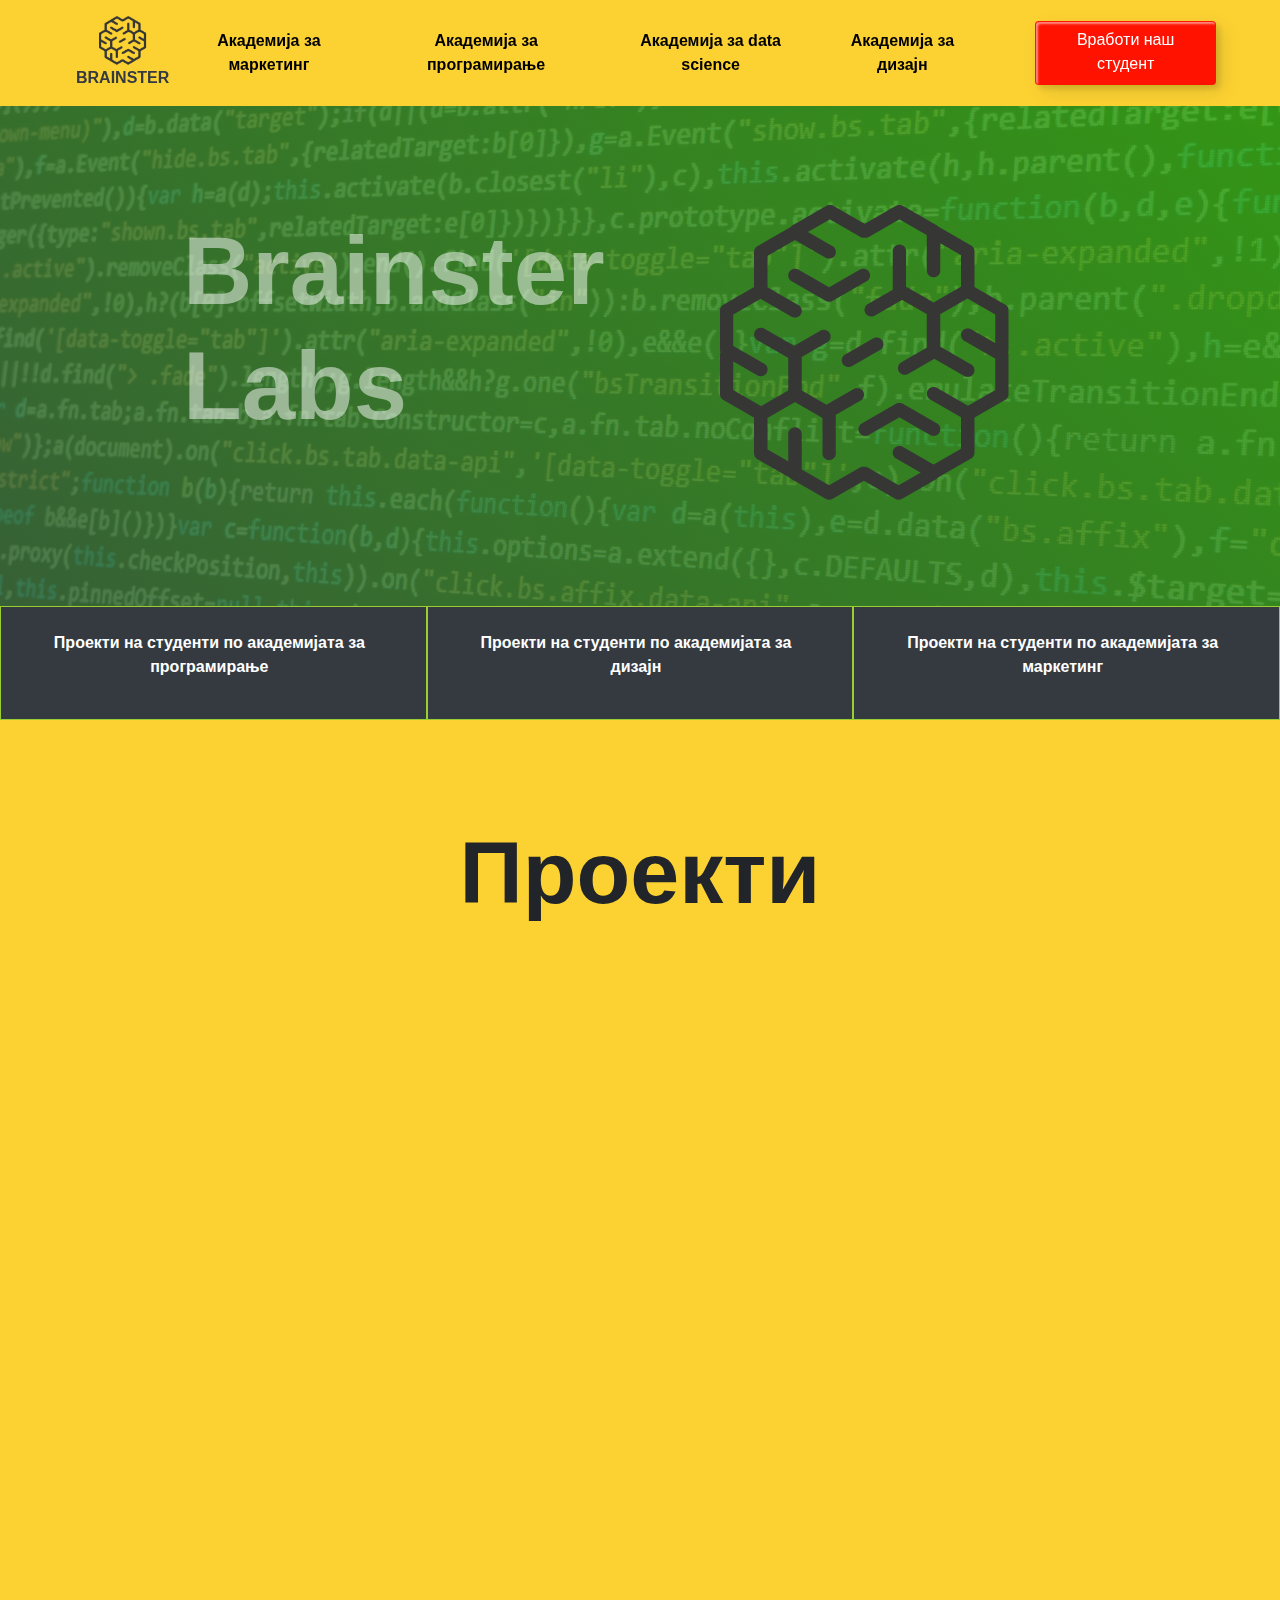
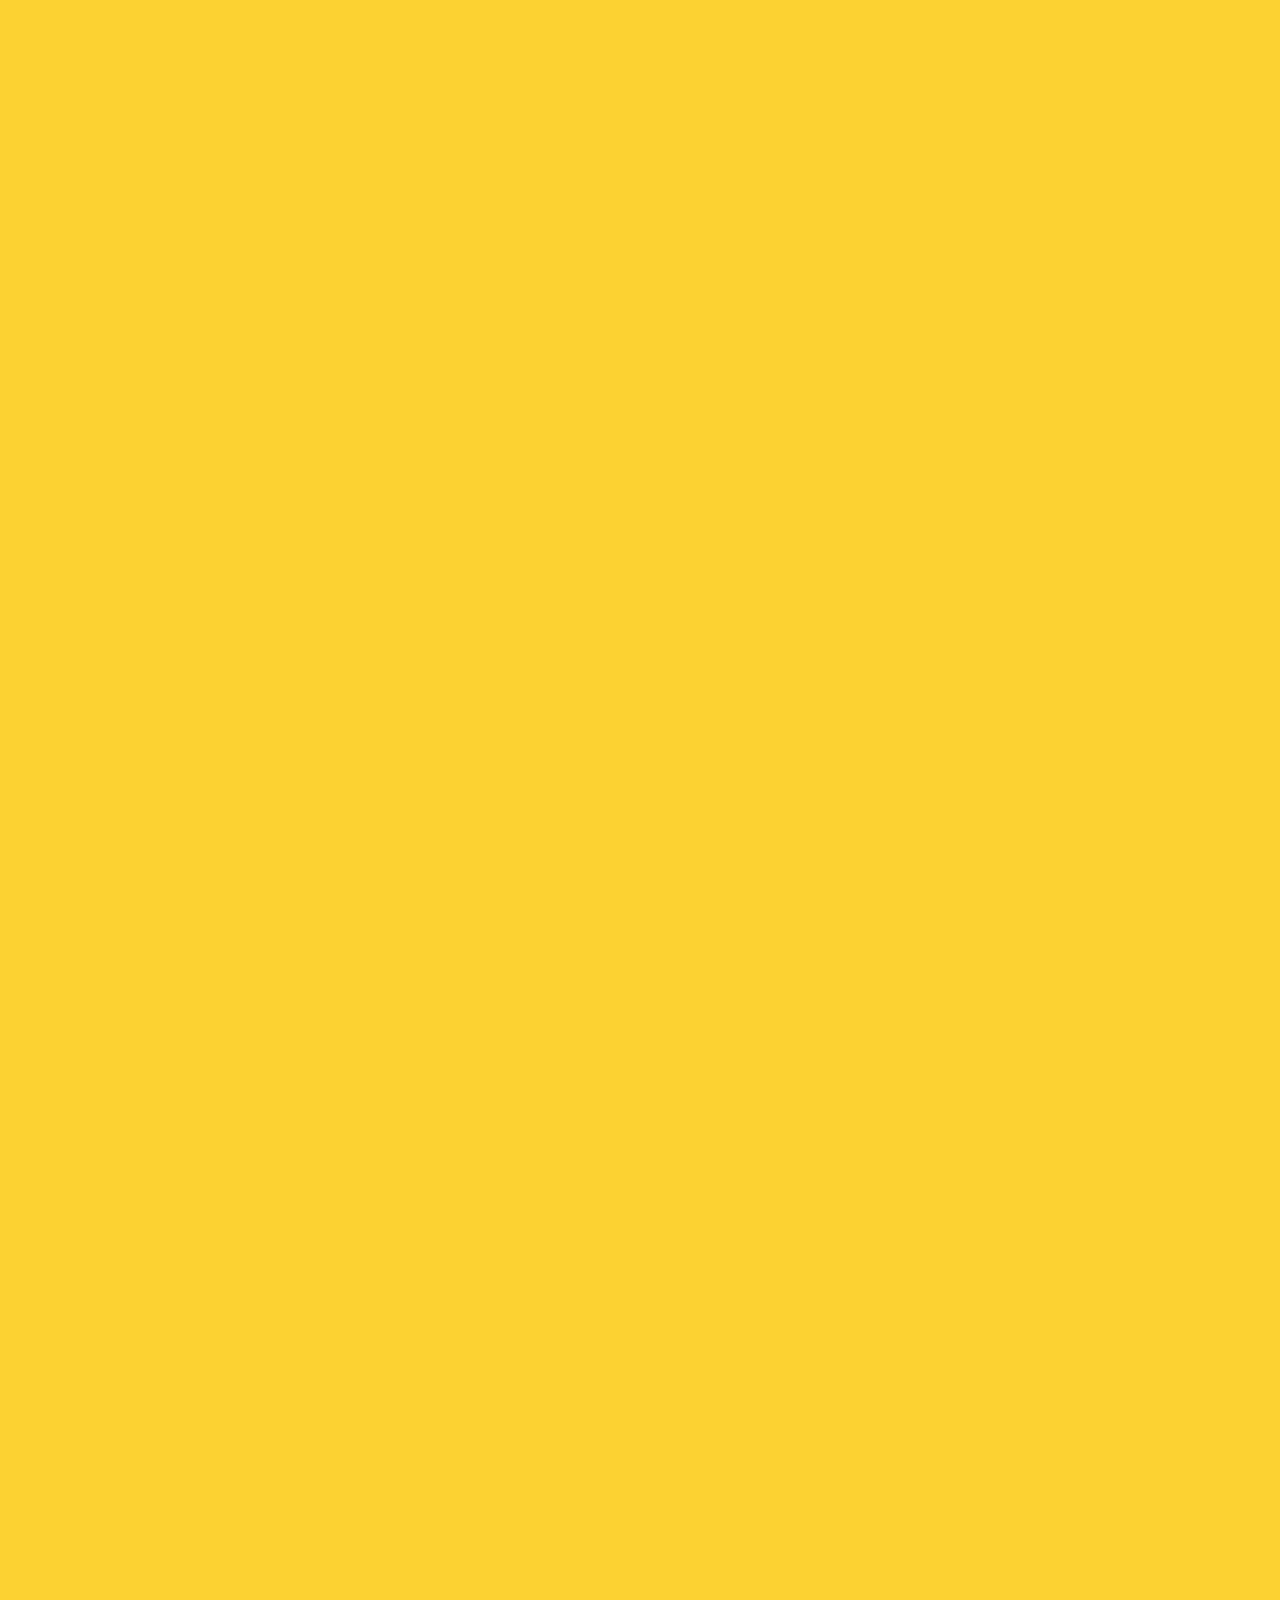
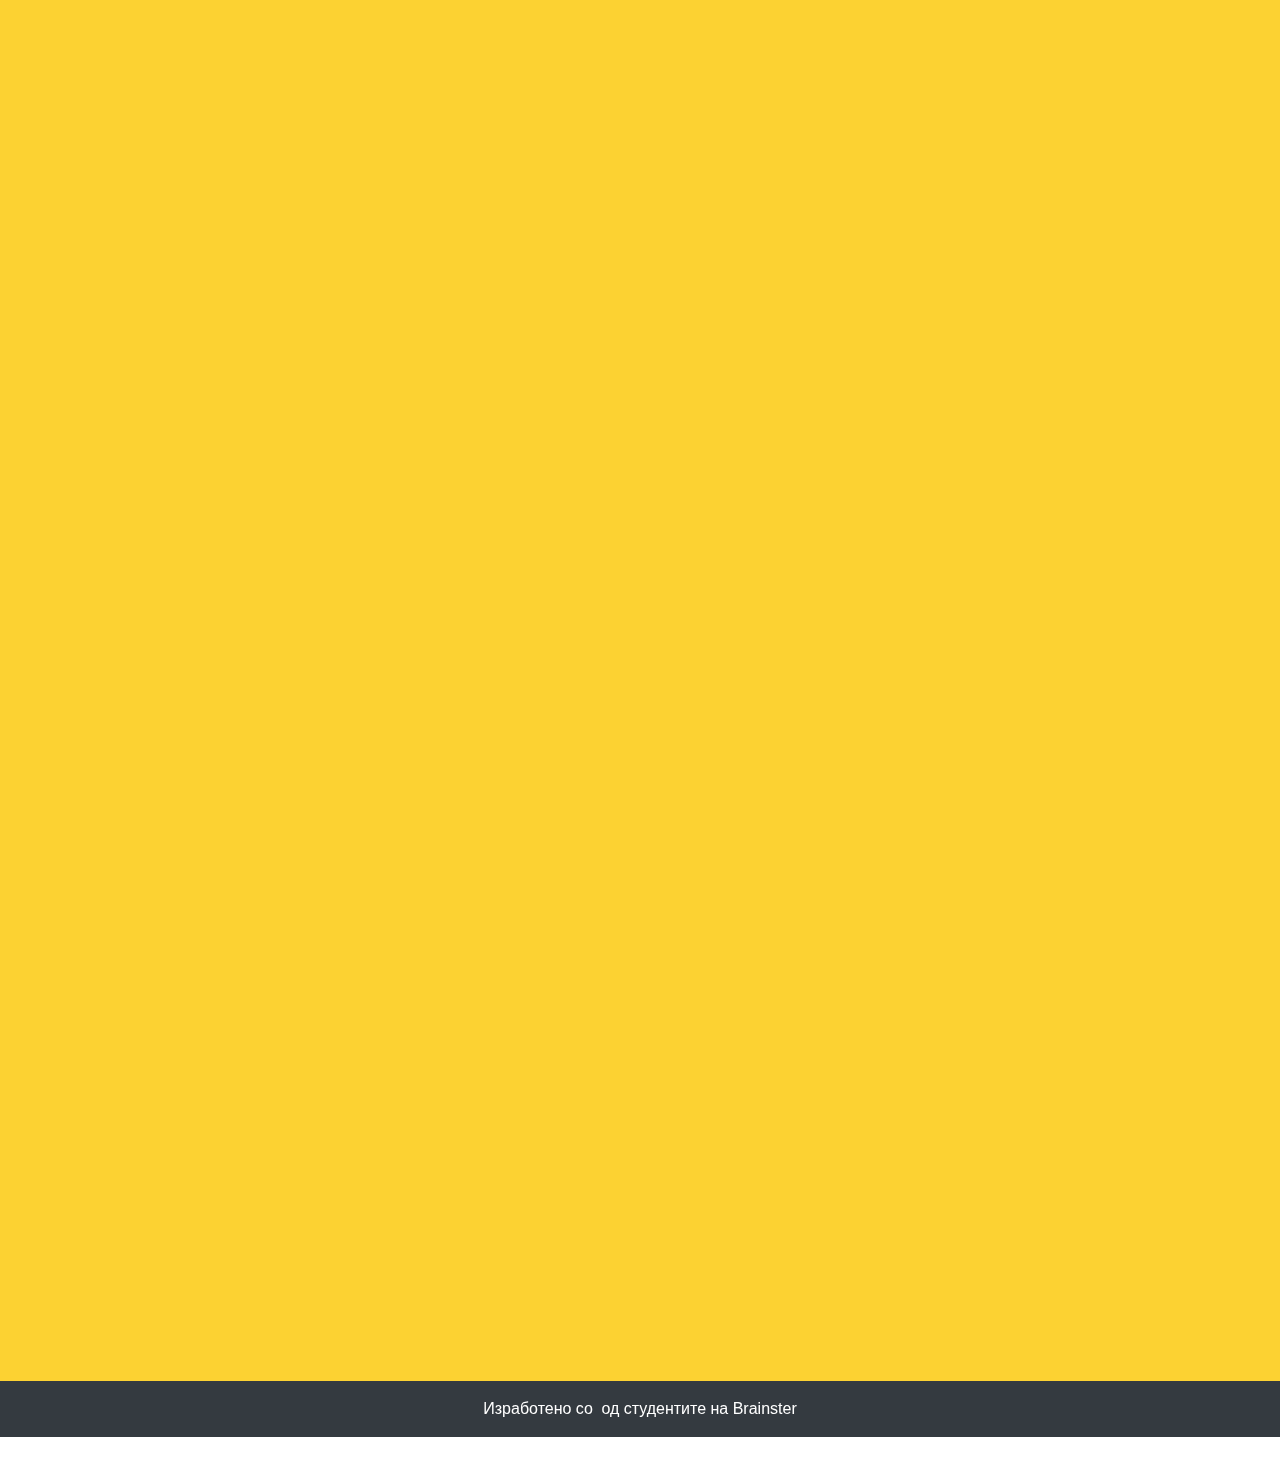
==== Project-01/index.html @ b95afe37 "adding all the project" ====
<!DOCTYPE html>
<html lang="en">
  <head>
    <meta charset="UTF-8" />
    <meta http-equiv="X-UA-Compatible" content="IE=edge" />
    <meta name="viewport" content="width=device-width, initial-scale=1.0" />
    <title>Brainster Labs</title>

    <!-- title-icon -->
    <link href="./assets/Design/Logo.png" rel="icon" />

    <!-- Vendor CSS Files -->
    <link href="assets/vendor/animate.css/animate.min.css" rel="stylesheet" />
    <link href="assets/vendor/aos/aos.css" rel="stylesheet" />
    <!-- <link
     

    <!-- boostrap CSS -->
    <link rel="stylesheet" href="./assets/css/bootstrap.min.css" />

    <!-- local CSS -->
    <link rel="stylesheet" href="./assets/css/style.css" />

    <!-- font-awesome -->
    <link
      rel="stylesheet"
      href="https://cdnjs.cloudflare.com/ajax/libs/font-awesome/6.1.1/css/all.min.css"
      integrity="sha512-KfkfwYDsLkIlwQp6LFnl8zNdLGxu9YAA1QvwINks4PhcElQSvqcyVLLD9aMhXd13uQjoXtEKNosOWaZqXgel0g=="
      crossorigin="anonymous"
      referrerpolicy="no-referrer"
    />
  </head>
  <body>
    <!-- navbar menu -->

    <header id="header" class="bg-yellow sticky-top nav-fixed py-lg-2">
      <nav
        class="navbar navbar-expand-lg navbar-light d-flex align-items-center"
      >
        <a
          class="navbar-logo text-center text-decoration-none"
          href="./index.html"
          ><img src="./assets/Design/Logo.png" alt="" class="logo" />
          <div class="logo-brand text-dark text-uppercase font-weight-bold">
            Brainster
          </div>
        </a>

        <button
          class="navbar-toggler"
          type="button"
          data-toggle="collapse"
          data-target="#navbarSupportedContent"
          aria-controls="navbarSupportedContent"
          aria-expanded="false"
          aria-label="Toggle navigation"
        >
          <!-- <span class="navbar-toggler-icon"></span> -->
          <div class="hamburger hamburger-steps">
            <div class="hamburger-line"></div>
            <div class="hamburger-line"></div>
            <div class="hamburger-line"></div>
          </div>
        </button>

        <div
          class="collapse navbar-collapse nav-fullscreen"
          id="navbarSupportedContent"
        >
          <ul class="navbar-nav ml-lg-auto nav-fullscreen-items text-md-center">
            <li
              class="nav-item font-weight-bold text-lg-center m-left1 nav-fullscreen-item"
            >
              <a
                class="nav-link text-black"
                href="https://brainster.co/marketing"
                >Академија за маркетинг</a
              >
            </li>
            <li class="nav-item font-weight-bold m-left2 nav-fullscreen-item">
              <a class="nav-link" href="https://brainster.co/front-end/"
                >Академија за програмирање</a
              >
            </li>
            <li class="nav-item font-weight-bold m-left1 nav-fullscreen-item">
              <a class="nav-link" href="https://brainster.co/data-science/"
                >Академија за data science</a
              >
            </li>
            <li class="nav-item font-weight-bold m-left1 nav-fullscreen-item">
              <a class="nav-link" href="https://brainster.co/graphic-design/"
                >Академија за дизајн</a
              >
            </li>

            <a
              href="./student.html"
              class="btn butn text-white my-2 my-sm-0 ml-5 mr-3 ml-md-5 mr-md-5 m-left2"
              >Вработи наш студент</a
            >
          </ul>
        </div>
      </nav>
    </header>

    <!-- hero -->

    <section id="hero" class="d-flex align-items-center">
      <div class="container-fluid" data-aos="fade-up">
        <div class="row justify-content-center">
          <div
            class="col-xl-5 col-lg-6 pt-3 mb-md-5 pt-lg-0 order-2 order-lg-1 d-flex flex-column justify-content-center"
          >
            <h1 class="display-1 p-sm-2 font-weight-bold text-white-50">
              Brainster Labs
            </h1>
          </div>
          <div
            class="col-xl-4 col-lg-6 order-1 order-lg-2 hero-img"
            data-aos="zoom-in"
            data-aos-delay="150"
          >
            <img
              src="./assets/Design/Logo.png"
              class="img-fluid animated"
              alt=""
            />
          </div>
        </div>
      </div>
    </section>

    <!-- filters -->

    <div class="container-fluid">
      <div class="row bg-dark">
        <div class="col-md-4 filters text-center p-3">
          <input type="checkbox" id="filter-program" class="checkbox" />
          <label for="filter-program" class="text-white d-block h-100">
            <div class="d-flex px-4 pt-2">
              <p class="font-weight-bold">
                Проекти на студенти по академијата за програмирање
              </p>
              <i class="fas fa-check-circle fa-2x pl-2" id="html-show"></i>
            </div>
          </label>
        </div>
        <div class="col-md-4 filters text-center p-3">
          <input type="checkbox" id="filter-design" class="checkbox" />
          <label for="filter-design" class="text-white">
            <div class="d-flex px-4 pt-2">
              <p class="font-weight-bold">
                Проекти на студенти по академијата за дизајн
              </p>
              <i class="fas fa-check-circle fa-2x pl-2" id="html-show"></i>
            </div>
          </label>
        </div>
        <div class="col-md-4 filters text-center p-3">
          <input type="checkbox" id="filter-marketing" class="checkbox" />
          <label for="filter-marketing" class="text-white">
            <div class="d-flex px-4 pt-2">
              <p class="font-weight-bold">
                Проекти на студенти по академијата за маркетинг
              </p>
              <i class="fas fa-check-circle fa-2x pl-2" id="html-show"></i>
            </div>
          </label>
        </div>
      </div>
    </div>

    <!-- cards-->

    <section id="gallery" class="gallery contact bg-yellow">
      <div class="container" data-aos="fade-up">
        <div class="section-title">
          <h2 class="display-2 font-weight-bold text-center">Проекти</h2>
        </div>
      </div>

      <div class="container">
        <div class="row g-0 list">
          <div
            class="col-sm-6 col-lg-4 gallery gallery-item list-element"
            data-aos="fade-up"
            data-aos-delay="100"
          >
            <div class="card mb-3 design border-round">
              <img
                src="./assets/Design/dizajn1.jpg"
                alt="..."
                class="img-fluid rounded1"
              />

              <div class="card-body">
                <p class="small dep font-weight-bold text-center">
                  Академија за дизајн
                </p>
                <h5 class="card-title font-weight-bold">
                  Името на проектот стои овде во две линии
                </h5>
                <p class="card-text">
                  Краток опис во кој студентите ќе можат да опишат за што се
                  работи во проектот.
                </p>
                <p class="card-text font-weight-bold">Јуни-Јули 2022</p>
                <a href="#" class="btn butn text-white">Дознај повеќе</a>
              </div>
            </div>
          </div>
          <div
            class="col-md-6 col-lg-4 gallery gallery-item mb-3 list-element"
            data-aos="fade-up"
            data-aos-delay="100"
          >
            <div class="card design border-round">
              <img
                src="./assets/Design/dizajn2.jpg"
                class="img-fluid rounded1"
                alt="..."
              />
              <div class="card-body">
                <p class="small dep font-weight-bold text-center">
                  Академија за дизајн
                </p>
                <h5 class="card-title font-weight-bold">
                  Името на проектот стои овде во две линии
                </h5>
                <p class="card-text">
                  Краток опис во кој студентите ќе можат да опишат за што се
                  работи во проектот.
                </p>
                <p class="card-text font-weight-bold">Јуни-Јули 2022</p>
                <a href="#" class="btn butn text-white">Дознај повеќе</a>
              </div>
            </div>
          </div>
          <div
            class="col-sm-6 col-lg-4 gallery gallery-item mb-3 list-element"
            data-aos="fade-up"
            data-aos-delay="100"
          >
            <div class="card design border-round">
              <img
                src="./assets/Design/dizajn3.jpg"
                class="img-fluid rounded1"
                alt="..."
              />
              <div class="card-body">
                <p class="small dep font-weight-bold text-center">
                  Академија за дизајн
                </p>
                <h5 class="card-title font-weight-bold">
                  Името на проектот стои овде во две линии
                </h5>
                <p class="card-text">
                  Краток опис во кој студентите ќе можат да опишат за што се
                  работи во проектот.
                </p>
                <p class="card-text font-weight-bold">Јуни-Јули 2022</p>
                <a href="#" class="btn butn text-white">Дознај повеќе</a>
              </div>
            </div>
          </div>

          <div
            class="col-md-6 col-lg-4 gallery gallery-item list-element"
            data-aos="fade-up"
            data-aos-delay="100"
          >
            <div class="card design border-round mb-3">
              <img
                src="./assets/Design/dizajn4.jpg"
                class="img-fluid rounded1"
                alt="..."
              />
              <div class="card-body">
                <p class="small dep font-weight-bold text-center">
                  Академија за дизајн
                </p>
                <h5 class="card-title font-weight-bold">
                  Името на проектот стои овде во две линии
                </h5>
                <p class="card-text">
                  Краток опис во кој студентите ќе можат да опишат за што се
                  работи во проектот.
                </p>
                <p class="card-text font-weight-bold">Јуни-Јули 2022</p>
                <a href="#" class="btn butn text-white">Дознај повеќе</a>
              </div>
            </div>
          </div>

          <div
            class="col-md-6 col-lg-4 gallery gallery-item list-element"
            data-aos="fade-up"
            data-aos-delay="100"
          >
            <div class="card program mb-3 border-round">
              <img
                src="./assets/Design/program3.jpg"
                class="img-fluid rounded1"
                alt="..."
              />
              <div class="card-body">
                <p class="small dep font-weight-bold text-center">
                  Академија за програмирање
                </p>
                <h5 class="card-title font-weight-bold">
                  Името на проектот стои овде во две линии
                </h5>
                <p class="card-text">
                  Краток опис во кој студентите ќе можат да опишат за што се
                  работи во проектот.
                </p>
                <p class="card-text font-weight-bold">Јуни-Јули 2022</p>
                <a href="#" class="btn butn text-white">Дознај повеќе</a>
              </div>
            </div>
          </div>
          <div
            class="col-md-6 col-lg-4 gallery gallery-item mb-3 list-element"
            data-aos="fade-up"
            data-aos-delay="100"
          >
            <div class="card program border-round">
              <img
                src="./assets/Design/program4.jpg"
                class="img-fluid rounded1"
                alt="..."
              />
              <div class="card-body">
                <p class="small dep font-weight-bold text-center">
                  Академија за програмирање
                </p>
                <h5 class="card-title font-weight-bold">
                  Името на проектот стои овде во две линии
                </h5>
                <p class="card-text">
                  Краток опис во кој студентите ќе можат да опишат за што се
                  работи во проектот.
                </p>
                <p class="card-text font-weight-bold">Јуни-Јули 2022</p>
                <a href="#" class="btn butn text-white">Дознај повеќе</a>
              </div>
            </div>
          </div>
          <div
            class="col-md-6 col-lg-4 gallery gallery-item mb-3 list-element"
            data-aos="fade-up"
            data-aos-delay="100"
          >
            <div class="card program border-round">
              <img
                src="./assets/Design/program5.jpg"
                class="img-fluid rounded1"
                alt="..."
              />
              <div class="card-body">
                <p class="small dep font-weight-bold text-center">
                  Академија за програмирање
                </p>
                <h5 class="card-title font-weight-bold">
                  Името на проектот стои овде во две линии
                </h5>
                <p class="card-text">
                  Краток опис во кој студентите ќе можат да опишат за што се
                  работи во проектот.
                </p>
                <p class="card-text font-weight-bold">Јуни-Јули 2022</p>
                <a href="#" class="btn butn text-white">Дознај повеќе</a>
              </div>
            </div>
          </div>

          <div
            class="col-md-6 col-lg-4 gallery gallery-item list-element"
            data-aos="fade-up"
            data-aos-delay="100"
          >
            <div class="card program mb-3 border-round">
              <img
                src="./assets/Design/program6.jpg"
                class="img-fluid rounded1"
                alt="..."
              />
              <div class="card-body">
                <p class="small dep font-weight-bold text-center">
                  Академија за програмирање
                </p>
                <h5 class="card-title font-weight-bold">
                  Името на проектот стои овде во две линии
                </h5>
                <p class="card-text">
                  Краток опис во кој студентите ќе можат да опишат за што се
                  работи во проектот.
                </p>
                <p class="card-text font-weight-bold">Јуни-Јули 2022</p>
                <a href="#" class="btn butn text-white">Дознај повеќе</a>
              </div>
            </div>
          </div>
          <div
            class="col-md-6 col-lg-4 gallery gallery-item mb-3 mb-md-3 list-element"
            data-aos="fade-up"
            data-aos-delay="100"
          >
            <div class="card program border-round">
              <img
                src="./assets/Design/program7.jpg"
                class="img-fluid rounded1"
                alt="..."
              />
              <div class="card-body">
                <p class="small dep font-weight-bold text-center">
                  Академија за програмирање
                </p>
                <h5 class="card-title font-weight-bold">
                  Името на проектот стои овде во две линии
                </h5>
                <p class="card-text">
                  Краток опис во кој студентите ќе можат да опишат за што се
                  работи во проектот.
                </p>
                <p class="card-text font-weight-bold">Јуни-Јули 2022</p>
                <a href="#" class="btn butn text-white">Дознај повеќе</a>
              </div>
            </div>
          </div>
          <div
            class="col-md-6 col-lg-4 gallery gallery-item mb-3 list-element"
            data-aos="fade-up"
            data-aos-delay="100"
          >
            <div class="card program border-round">
              <img
                src="./assets/Design/program8.jpg"
                class="img-fluid rounded1"
                alt="..."
              />
              <div class="card-body">
                <p class="small dep font-weight-bold text-center">
                  Академија за програмирање
                </p>
                <h5 class="card-title font-weight-bold">
                  Името на проектот стои овде во две линии
                </h5>
                <p class="card-text">
                  Краток опис во кој студентите ќе можат да опишат за што се
                  работи во проектот.
                </p>
                <p class="card-text font-weight-bold">Јуни-Јули 2022</p>
                <a href="#" class="btn butn text-white">Дознај повеќе</a>
              </div>
            </div>
          </div>

          <div
            class="col-md-6 col-lg-4 gallery gallery-item list-element"
            data-aos="fade-up"
            data-aos-delay="100"
          >
            <div class="card program mb-3 border-round">
              <img
                src="./assets/Design/program9.jpg"
                class="img-fluid rounded1"
                alt="..."
              />
              <div class="card-body">
                <p class="small dep font-weight-bold text-center">
                  Академија за програмирање
                </p>
                <h5 class="card-title font-weight-bold">
                  Името на проектот стои овде во две линии
                </h5>
                <p class="card-text">
                  Краток опис во кој студентите ќе можат да опишат за што се
                  работи во проектот.
                </p>
                <p class="card-text font-weight-bold">Јуни-Јули 2022</p>
                <a href="#" class="btn butn text-white">Дознај повеќе</a>
              </div>
            </div>
          </div>
          <div
            class="col-md-6 col-lg-4 gallery gallery-item mb-3 list-element"
            data-aos="fade-up"
            data-aos-delay="100"
          >
            <div class="card program border-round">
              <img
                src="./assets/Design/program10.jpg"
                class="img-fluid rounded1"
                alt="..."
              />
              <div class="card-body">
                <p class="small dep font-weight-bold text-center">
                  Академија за програмирање
                </p>
                <h5 class="card-title font-weight-bold">
                  Името на проектот стои овде во две линии
                </h5>
                <p class="card-text">
                  Краток опис во кој студентите ќе можат да опишат за што се
                  работи во проектот.
                </p>
                <p class="card-text font-weight-bold">Јуни-Јули 2022</p>
                <a href="#" class="btn butn text-white">Дознај повеќе</a>
              </div>
            </div>
          </div>
          <div
            class="col-md-6 col-lg-4 gallery gallery-item mb-3 list-element"
            data-aos="fade-up"
            data-aos-delay="100"
          >
            <div class="card program border-round">
              <img
                src="./assets/Design/marketing1.jpg"
                class="img-fluid rounded1"
                alt="..."
              />
              <div class="card-body">
                <p class="small dep font-weight-bold text-center">
                  Академија за програмирање
                </p>
                <h5 class="card-title font-weight-bold">
                  Името на проектот стои овде во две линии
                </h5>
                <p class="card-text">
                  Краток опис во кој студентите ќе можат да опишат за што се
                  работи во проектот.
                </p>
                <p class="card-text font-weight-bold">Јуни-Јули 2022</p>
                <a href="#" class="btn butn text-white">Дознај повеќе</a>
              </div>
            </div>
          </div>

          <div
            class="col-md-6 col-lg-4 gallery gallery-item list-element"
            data-aos="fade-up"
            data-aos-delay="100"
          >
            <div class="card program mb-3 border-round">
              <img
                src="./assets/Design/marketing2.jpg"
                class="img-fluid rounded1"
                alt="..."
              />
              <div class="card-body">
                <p class="small dep font-weight-bold text-center">
                  Академија за програмирање
                </p>
                <h5 class="card-title font-weight-bold">
                  Името на проектот стои овде во две линии
                </h5>
                <p class="card-text">
                  Краток опис во кој студентите ќе можат да опишат за што се
                  работи во проектот.
                </p>
                <p class="card-text font-weight-bold">Јуни-Јули 2022</p>
                <a href="#" class="btn butn text-white">Дознај повеќе</a>
              </div>
            </div>
          </div>
          <div
            class="col-md-6 col-lg-4 gallery gallery-item mb-3 mb-md-3 list-element"
            data-aos="fade-up"
            data-aos-delay="100"
          >
            <div class="card marketing border-round">
              <img
                src="./assets/Design/program1.jpg"
                class="img-fluid rounded1"
                alt="..."
              />
              <div class="card-body">
                <p class="small dep font-weight-bold text-center">
                  Академија за маркетинг
                </p>
                <h5 class="card-title font-weight-bold">
                  Името на проектот стои овде во две линии
                </h5>
                <p class="card-text">
                  Краток опис во кој студентите ќе можат да опишат за што се
                  работи во проектот.
                </p>
                <p class="card-text font-weight-bold">Јуни-Јули 2022</p>
                <a href="#" class="btn butn text-white">Дознај повеќе</a>
              </div>
            </div>
          </div>
          <div
            class="col-md-6 col-lg-4 gallery gallery-item mb-3 list-element"
            data-aos="fade-up"
            data-aos-delay="100"
          >
            <div class="card marketing border-round">
              <img
                src="./assets/Design/program2.jpg"
                class="img-fluid rounded1"
                alt="..."
              />
              <div class="card-body">
                <p class="small dep font-weight-bold text-center">
                  Академија за маркетинг
                </p>
                <h5 class="card-title font-weight-bold">
                  Името на проектот стои овде во две линии
                </h5>
                <p class="card-text">
                  Краток опис во кој студентите ќе можат да опишат за што се
                  работи во проектот.
                </p>
                <p class="card-text font-weight-bold">Јуни-Јули 2022</p>
                <a href="#" class="btn butn text-white">Дознај повеќе</a>
              </div>
            </div>
          </div>

          <div
            class="col-md-6 col-lg-4 gallery gallery-item mb-3 mb-md-3 list-element"
            data-aos="fade-up"
            data-aos-delay="100"
          >
            <div class="card marketing border-round">
              <img
                src="./assets/Design/marketing3.jpg"
                class="img-fluid rounded1"
                alt="..."
              />
              <div class="card-body">
                <p class="small dep font-weight-bold text-center">
                  Академија за маркетинг
                </p>
                <h5 class="card-title font-weight-bold">
                  Името на проектот стои овде во две линии
                </h5>
                <p class="card-text">
                  Краток опис во кој студентите ќе можат да опишат за што се
                  работи во проектот.
                </p>
                <p class="card-text font-weight-bold">Јуни-Јули 2022</p>
                <a href="#" class="btn butn text-white">Дознај повеќе</a>
              </div>
            </div>
          </div>
          <div
            class="col-md-6 col-lg-4 gallery gallery-item mb-3 list-element"
            data-aos="fade-up"
            data-aos-delay="100"
          >
            <div class="card marketing border-round">
              <img
                src="./assets/Design/marketing4.jpg"
                class="img-fluid rounded1"
                alt="..."
              />
              <div class="card-body">
                <p class="small dep font-weight-bold text-center">
                  Академија за маркетинг
                </p>
                <h5 class="card-title font-weight-bold">
                  Името на проектот стои овде во две линии
                </h5>
                <p class="card-text">
                  Краток опис во кој студентите ќе можат да опишат за што се
                  работи во проектот.
                </p>
                <p class="card-text font-weight-bold">Јуни-Јули 2022</p>
                <a href="#" class="btn butn text-white">Дознај повеќе</a>
              </div>
            </div>
          </div>

          <div
            class="col-md-6 col-lg-4 gallery gallery-item list-element"
            data-aos="fade-up"
            data-aos-delay="100"
          >
            <div class="card marketing mb-5 border-round">
              <img
                src="./assets/Design/marketing5.jpg"
                class="img-fluid rounded1"
                alt="..."
              />
              <div class="card-body">
                <p class="small dep font-weight-bold text-center">
                  Академија за маркетинг
                </p>
                <h5 class="card-title font-weight-bold">
                  Името на проектот стои овде во две линии
                </h5>
                <p class="card-text">
                  Краток опис во кој студентите ќе можат да опишат за што се
                  работи во проектот.
                </p>
                <p class="card-text font-weight-bold">Јуни-Јули 2022</p>
                <a href="#" class="btn butn text-white">Дознај повеќе</a>
              </div>
            </div>
          </div>
          <div
            class="col-md-6 col-lg-4 gallery gallery-item mb-4 list-element"
            data-aos="fade-up"
            data-aos-delay="100"
          >
            <div class="card marketing border-round">
              <img
                src="./assets/Design/marketing6.jpg"
                class="img-fluid rounded1"
                alt="..."
              />
              <div class="card-body">
                <p class="small dep font-weight-bold text-center">
                  Академија за маркетинг
                </p>
                <h5 class="card-title font-weight-bold">
                  Името на проектот стои овде во две линии
                </h5>
                <p class="card-text">
                  Краток опис во кој студентите ќе можат да опишат за што се
                  работи во проектот.
                </p>
                <p class="card-text font-weight-bold">Јуни-Јули 2022</p>
                <a href="#" class="btn butn text-white">Дознај повеќе</a>
              </div>
            </div>
          </div>
        </div>
      </div>
    </section>

    <!-- load more button-->

    <!-- <div class="container-fluid">
      <div class="row bg-yellow">
        <div class="col-12" data-aos="fade-up" data-aos-delay="100">
          <div class="d-flex align-items-center justify-content-center">
            <button id="loadmore" class="btn butn text-white m-5">
              Прикажи повеќе
            </button>
          </div>
        </div>
      </div>
    </div> -->

    <!-- footer -->
    <footer>
      <div class="container-fluid bg-dark">
        <div class="row">
          <div class="col text-center text-white pt-3">
            <p>
              Изработено со <i class="fa-solid fa-heart text-danger pr-1"></i>од
              студентите на Brainster
            </p>
          </div>
        </div>
      </div>
    </footer>

    <!-- ON THE BOTTOM INSIDE THE BODY TAG -->
    <!-- JQUERY CDN -->
    <script src="./assets/js/jquery-3.6.0.min.js"></script>

    <!-- POPPER CDN -->
    <script src="./assets/js/popper.min.js"></script>

    <!-- BOOTSTRAP JS -->
    <script src="./assets/js/bootstrap.min.js"></script>

    <!-- Vendor JS Files -->
    <script src="assets/vendor/aos/aos.js"></script>
    <script src="assets/vendor/bootstrap/js/bootstrap.bundle.min.js"></script>

    <!-- Template Main JS File -->
    <script src="assets/js/main.js"></script>
  </body>
</html>
---- Project-01/assets/css/style.css ----
/* navbar */

.logo {
  height: 50px;
}
.butn {
  background-color: #ff1300;
  box-shadow: rgb(168, 29, 29) 4px 4px 0px;
  transition: .3s ease-out;
  /* transition: transform 200ms, box-shadow 200ms; */
  box-shadow:inset 2px 2px 2px 0px rgba(255,255,255,.5),
   7px 7px 20px 0px rgba(0,0,0,.1),
   4px 4px 5px 0px rgba(0,0,0,.1);
  outline: none;
}
/* .butn:active {
  transform: translateY(4px) translateX(4px);
  box-shadow: rgb(168, 29, 29) 0px 0px 0px;
} */
.butn:hover {
  background: rgb(177, 31, 31);
  box-shadow:  4px 4px 6px 0 rgba(255,255,255,.5),
              -4px -4px 6px 0 rgba(116, 125, 136, .2), 
    inset -4px -4px 6px 0 rgba(255,255,255,.5),
    inset 4px 4px 6px 0 rgba(116, 125, 136, .3);
  color: #fff;
}

.butn:hover:after {
  box-shadow:  4px 4px 6px 0 rgba(255,255,255,.5),
              -4px -4px 6px 0 rgba(116, 125, 136, .2), 
    inset -4px -4px 6px 0 rgba(255,255,255,.5),
    inset 4px 4px 6px 0 rgba(116, 125, 136, .3);
}

.navbar-light .navbar-nav .nav-link {
  color: black;
  font-weight: bold;
}
.nav-link {
  display: inline-block;
  text-decoration: none;
  color: rgba(56, 169, 21, 0.9);
  position: relative;
}
.nav-link::after {
  content: '';
  position: absolute;
  left: 0; bottom: 0;
  width: 100%; height: 2px;
  background-color: rgba(56, 169, 21, 0.9);
  transform: scaleX(0);
  transform-origin: right;
  transition: transform .7s;
}
.nav-link:hover::after {
  transform: scaleX(1);
  transform-origin: left;
}
.bg-yellow {
  background-color: #fcd232;
}

#header {
 
  transition: all 0.5s;
  z-index: 997;
  /* padding: 15px 0; */
  /* top: 40px; */
}
/* .m-left1 {
  margin-left: 120px;
}
.m-left2 {
  margin-left: 100px;
} */
.navbar-logo {
  margin-left: 60px;
}

.hamburger {
  position: relative;
  z-index: 9000;
  width: 40px;
  height: 40px;
}
.hamburger:hover {
  cursor: pointer;
}

.hamburger-line {
  content: " ";
  display: block;
  width: 100%;
  height: 3px;
  background: black;
  border-radius: 8px;
  margin-bottom: 8px;
}
.hamburger-line:last-child {
  margin-bottom: 0;
}

.hamburger-steps .hamburger-line {
  transition: width 0.2s ease-in-out;
}
.hamburger-steps .hamburger-line:nth-child(2) {
  width: 80%;
  
}
.hamburger-steps .hamburger-line:last-child {
  width: 55%;
  
}



.hamburger-steps:hover .hamburger-line {
  width: 100%;
}

.hamburger--active.hamburger-steps .hamburger-line {
  transition:none;
  width: 100%;
}

.hamburger--active .hamburger-line {
  position: absolute;
  top: 30px;
  margin: 0;
  background: white;
}
.hamburger--active .hamburger-line:first-child {
  transform: rotate(-45deg);
}
.hamburger--active .hamburger-line:nth-child(2) {
  display: none;
}
.hamburger--active .hamburger-line:last-child {
  transform: rotate(45deg);
}
.navbar-light .navbar-toggler {
  
  border-color: #fcd232;
}

@media (max-width: 425px) {
  
  
  .nav-fullscreen-item a {
    text-decoration: none;
    color: white;
    transition: color 0.1s ease-in-out;
  }
  .nav-fullscreen-item a:hover {
    color: #CCCCCC;
  }
  
  .nav-fullscreen {
    position: fixed;
    display: flex;
    z-index: 800;
    top: 0;
    right: 0;
    bottom: 0;
    left: 0;
    opacity: 0;
    visibility: hidden;
    justify-content: center;
    align-items: center;
    background-color: #302F38;
    transition: opacity 0s;
    
  }
  .nav-fullscreen--open {
    opacity: 1;
    visibility: visible;
  }
  .nav-fullscreen-items {
    margin: 0;
    padding: 0;
    list-style: none;
    /* text-align: center; */
    font-size:20px;
    line-height: 45px;
  }
  
  .navbar-light .navbar-nav .nav-link {
    color: white;
    font-weight: bold;
}
  
}




/* // vraboti nash student// */

 .hidden {
  display: none;
}


 .contact {
  background-color: #fcd232;
}
.section-title {
  padding-top: 100px;
  padding-bottom: 160px;
}
.contact .php-email-form {
  width: 100%;
}
.contact .php-email-form .form-group {
  padding-bottom: 8px;
}
label,
option {
  color: #0c0b09;
  font-weight: bold;
}
.contact .php-email-form .validate {
  display: none;
  color: red;
  margin: 0 0 15px 0;
  font-weight: 400;
  font-size: 13px;
}
.contact .php-email-form .error-message {
  display: none;
  color: black;
  background: #ed3c0d;
  text-align: center;
  padding: 15px;
  font-weight: 600;
}
.contact .php-email-form .sent-message {
  display: none;
  color: black;
  background: #18d26e;
  text-align: center;
  padding: 15px;
  font-weight: 600;
}
.contact .php-email-form .loading {
  display: none;
  text-align: center;
  padding: 15px;
}
.contact .php-email-form .loading:before {
  content: "";
  display: inline-block;
  border-radius: 50%;
  width: 24px;
  height: 24px;
  margin: 0 10px -6px 0;
  border: 3px solid #cda45e;
  border-top-color: #1a1814;
  -webkit-animation: animate-loading 1s linear infinite;
  animation: animate-loading 1s linear infinite;
}
.contact .php-email-form input,
.contact .php-email-form textarea {
  border-radius: 0;
  box-shadow: none;
  font-size: 14px;
  
  border: none;
  
}
.contact .php-email-form input::-moz-placeholder,
.contact .php-email-form textarea::-moz-placeholder {
  color: #a49b89;
}
.contact .php-email-form input::placeholder,
.contact .php-email-form textarea::placeholder {
  color: #a49b89;
}
.contact .php-email-form input:focus,
.contact .php-email-form textarea:focus {
  border-color: #cda45e;
}
.contact .php-email-form input {
  height: 44px;
}
.contact .php-email-form textarea {
  padding: 10px 12px;
}
.mb {
  margin-bottom: 190px;
}
.contact .php-email-form button[type="submit"] {
  background: red;
  border: 0;
  padding: 10px 35px;
  color: #fff;
  transition: 0.4s;
  border-radius: 5px;
  margin-top: 12px;
}
.contact .php-email-form button[type="submit"]:hover {
  background: rgb(168, 29, 29);
}
@-webkit-keyframes animate-loading {
  0% {
    transform: rotate(0deg);
  }
  100% {
    transform: rotate(360deg);
  }
}
@keyframes animate-loading {
  0% {
    transform: rotate(0deg);
  }
  100% {
    transform: rotate(360deg);
  }
} 

/* hero */

#hero {
  width: 100%;
  /* height: 100vh; */
  background: linear-gradient(45deg, rgba(61, 97, 65, 0.9) 0%, rgba(56, 169, 21, 0.9) 100%), url("../Design/bg-hero.jpg") center center no-repeat;
  background-size: cover;
  height: 500px;
}
#hero .animated {
  animation: up-down 2s ease-in-out infinite alternate-reverse both;
}

@media (min-width: 1200px) {
  #hero {
    background-attachment: fixed;
  }
}
@media (max-width: 991px) {
  #hero {
    text-align: center;
  }
  #hero .container, #hero .container-fluid {
    padding-top: 68px;
  }
  #hero .animated {
    -webkit-animation: none;
    animation: none;
  }
  #hero .hero-img {
    text-align: center;
  }
  #hero .hero-img img {
    width: 50%;
  }
}
@media (max-width: 768px) {
  #hero h1 {
    font-size: 70px;
   
    
  }
  #hero h2 {
    font-size: 18px;
    line-height: 24px;
  }
  #hero .hero-img img {
    width: 50%;
  }
}
@media (max-width: 576px) {
  #hero .hero-img img {
    width: 50%;
  }
  #hero h1 {
    font-size: 50px;
  }
}
@media (max-width: 575px), (max-height: 600px) {
  #hero {
    height: auto;
  }
}

@-webkit-keyframes up-down {
  0% {
    transform: translateY(10px);
  }
  100% {
    transform: translateY(-10px);
  }
}

@keyframes up-down {
  0% {
    transform: translateY(10px);
  }
  100% {
    transform: translateY(-10px);
  }
}


/* filters */

.filters {
  border: 1px solid yellowgreen;
}

/* .filters i {
  visibility: hidden;
} */

/* .filters i {
  display: none;
} */

/* .filters:focus {
  background-color: rgb(168, 29, 29);
  color: #302F38;
} */

.filters:hover {
  background: rgb(168, 29, 29);
  transition: 0.3s ease-out;
  
}
.filters,
label, input:hover {
  cursor:pointer;
}

/* Hide the default checkbox */
input[type=checkbox] {
  visibility: hidden;
}

/* .filters:focus {
  background-color:yellow;
} */
/* .filters:active{
  background-color:green;
} */

/* .check {
position: relative;
} */
/* .check:hover p {
  color: #ff1300 !important;
} */
.checkbox {
  visibility: hidden;
  position: absolute;
 
  
}
.checkbox:checked ~ label > div > .fa-check-circle {
  visibility: visible;
  color: #302F38 !important;
  
}
.checkbox:checked ~ label > div > p {
  color:  #302F38 !important;
}
.checkbox:checked ~ label {
  background-color: rgb(168, 29, 29);
}
.fa-check-circle {
  visibility: hidden;
}



/* cards */

.dep {
  border: 1px solid yellow;
  background-color: #fcd232;
}
.border-round {
  border-radius: 15px;
}
.rounded1 {
  border-top-left-radius: 10px;
  border-top-right-radius: 10px;
}
.gallery .gallery-item {
  overflow: hidden;
 
}
.gallery .gallery-item  {
  transition: all ease-in-out .3s;
}
.gallery .gallery-item:hover  {
  transform: scale(1.1);
}



/* load more button */


 
.list {
  margin: 0px auto;
  width: 80%;
  box-sizing: border-box;
}
.list-element {
  
  display: none;
}

.list .list-element:nth-child(1) {
  display: block;
}
.list .list-element:nth-child(2) {
  display: block;
}
.list .list-element:nth-child(3) {
  display: block;
}
.list .list-element:nth-child(4) {
  display: block;
}
.list .list-element:nth-child(5) {
  display: block;
}
.list .list-element:nth-child(6) {
  display: block;
}
.list .list-element:nth-child(7) {
  display: block;
}
.list .list-element:nth-child(8) {
  display: block;
}
.list .list-element:nth-child(9) {
  display: block;
}
.list .list-element:nth-child(10) {
  display: block;
}
.list .list-element:nth-child(11) {
  display: block;
}
.list .list-element:nth-child(12) {
  display: block;
}
.list .list-element:nth-child(13) {
  display: block;
}
.list .list-element:nth-child(14) {
  display: block;
}
.list .list-element:nth-child(15) {
  display: block;
}
.list .list-element:nth-child(16) {
  display: block;
}
.list .list-element:nth-child(17) {
  display: block;
}
.list .list-element:nth-child(18) {
  display: block;
}
.list .list-element:nth-child(19) {
  display: block;
}
.list .list-element:nth-child(20) {
  display: block;
}
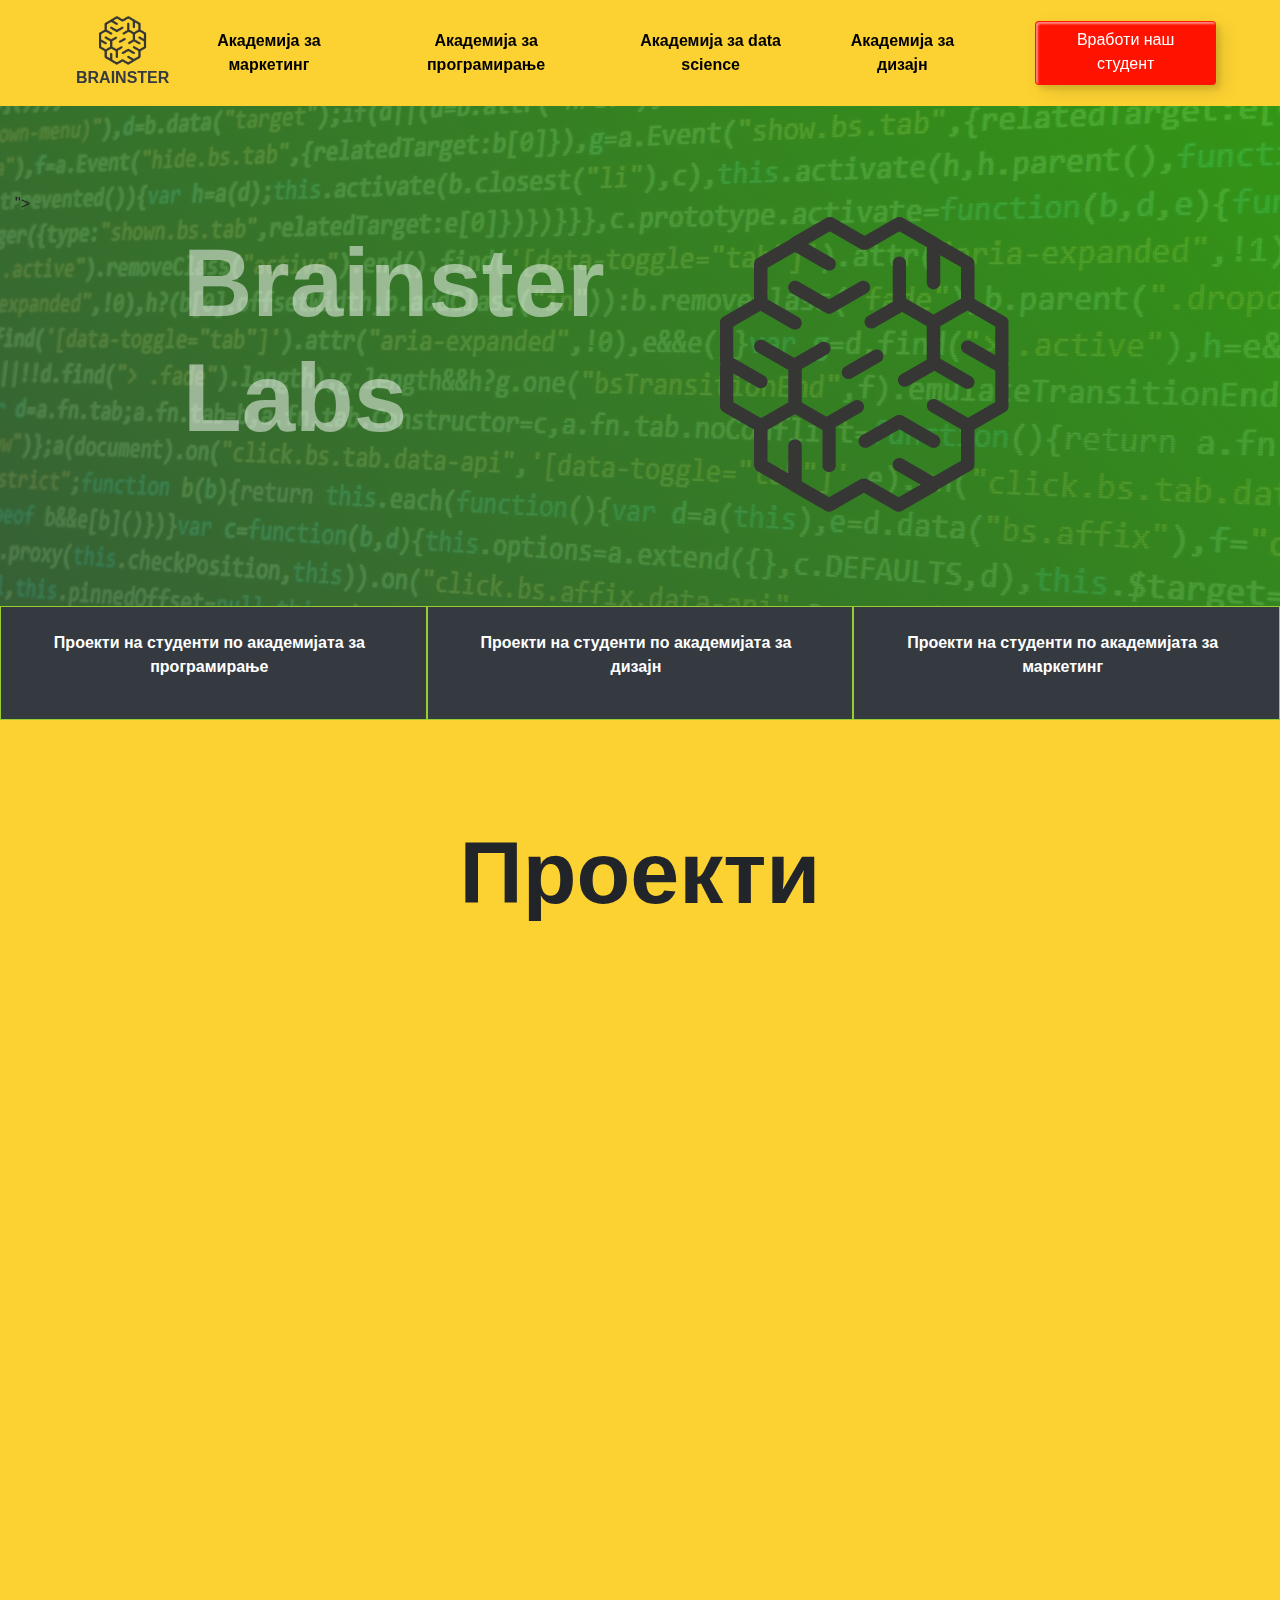
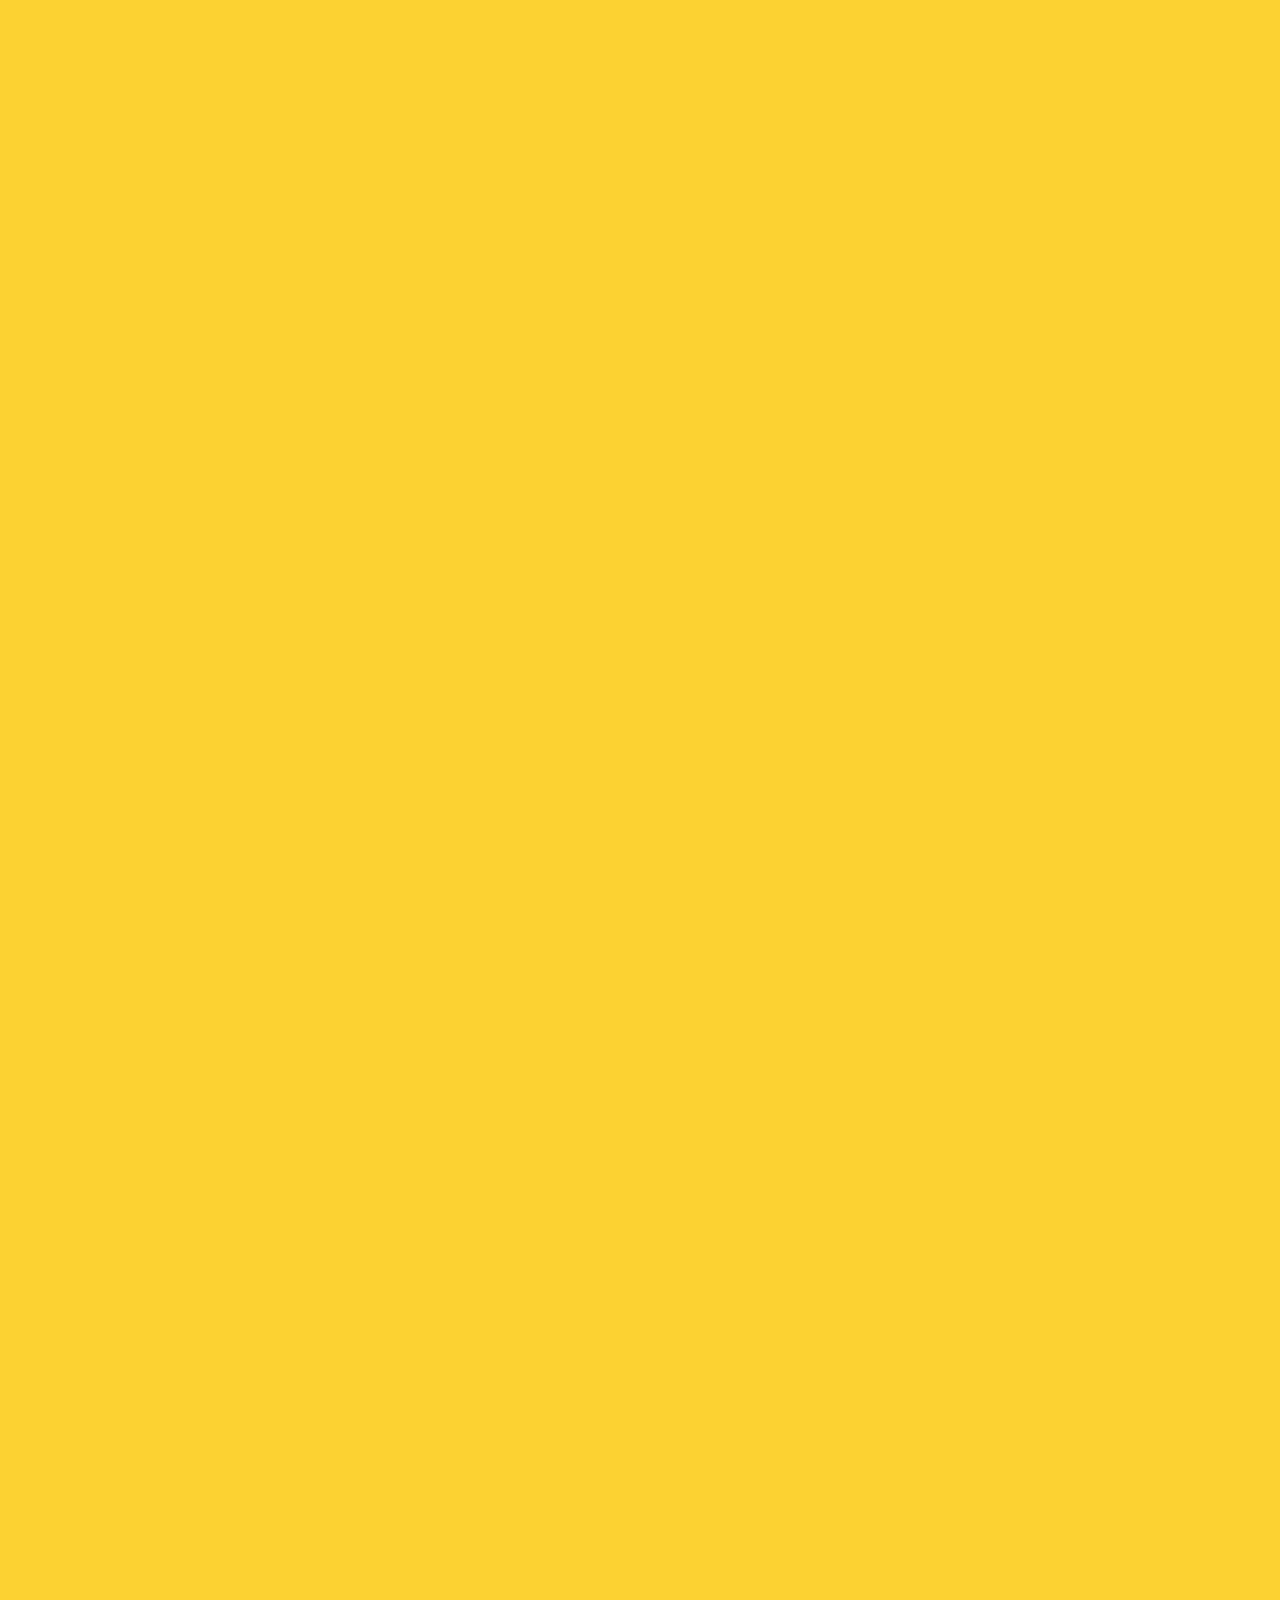
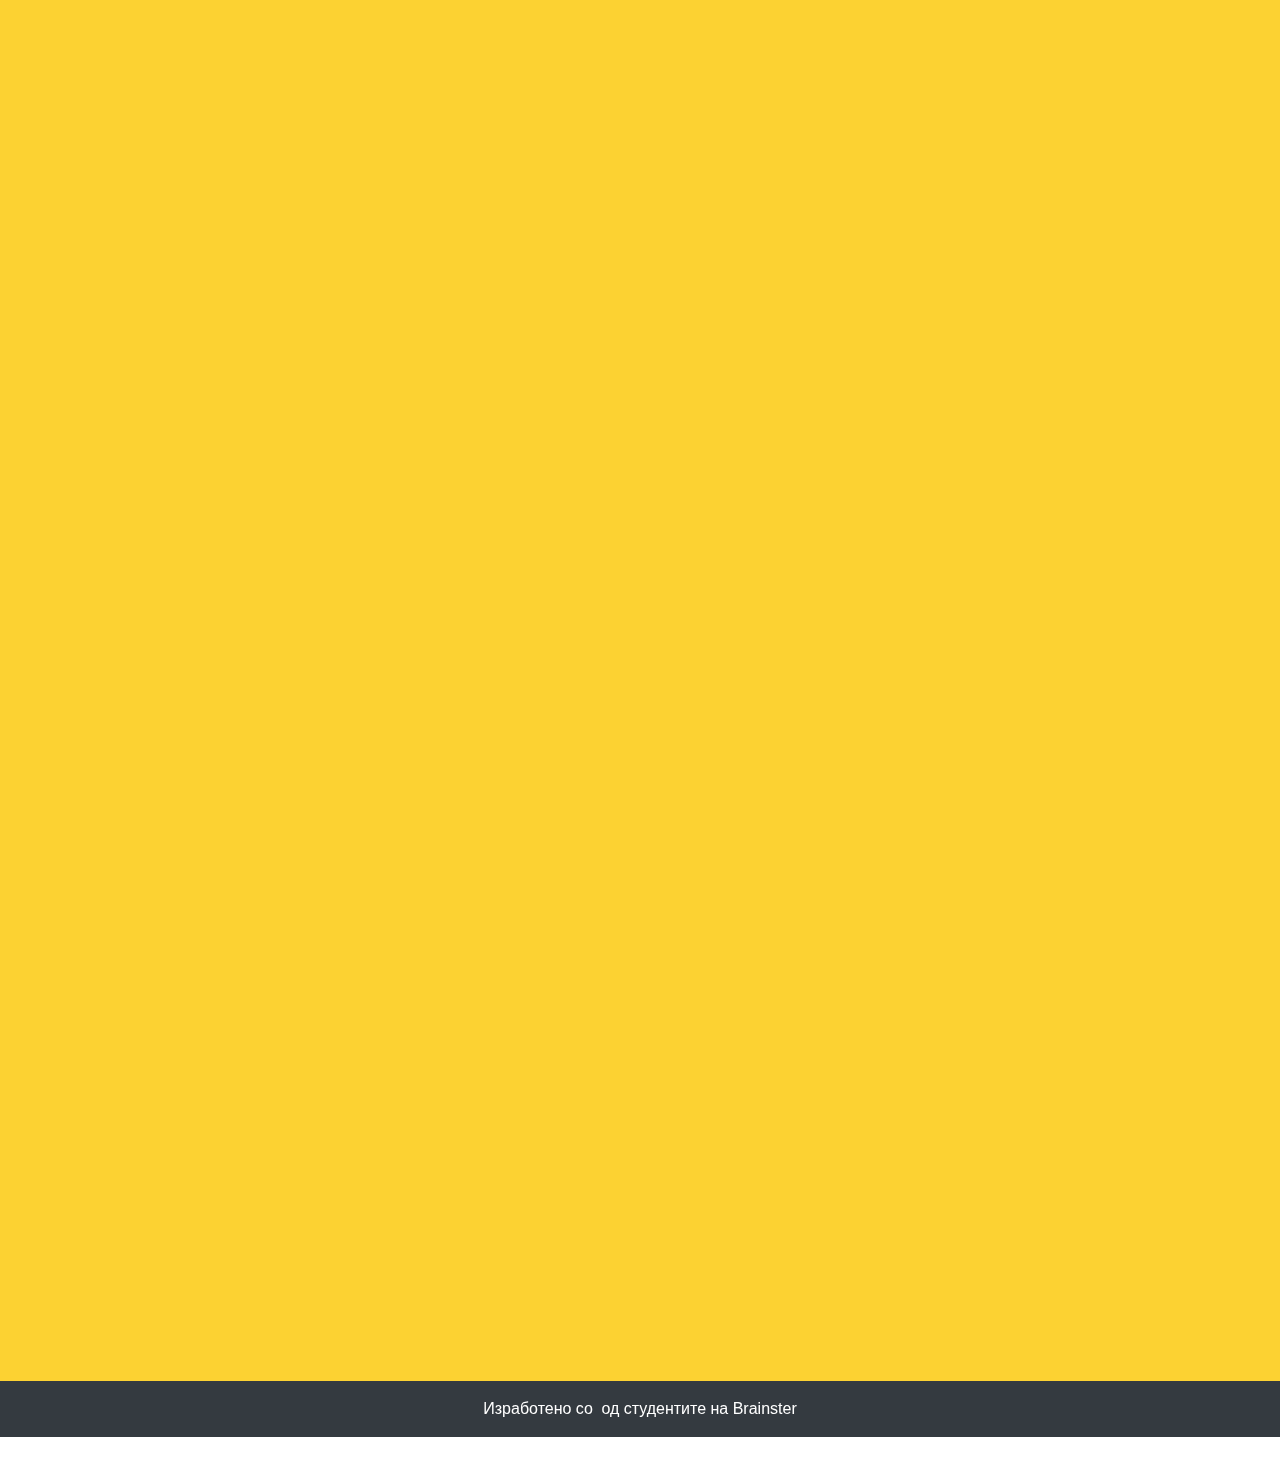
==== commit c0f1ddae: "animation changed for the header" ====
--- a/Project-01/index.html
+++ b/Project-01/index.html
@@ -106,7 +106,9 @@
     <!-- hero -->
 
     <section id="hero" class="d-flex align-items-center">
-      <div class="container-fluid" data-aos="fade-up">
+      <div class="container-fluid" data-aos="fade-right"
+      data-aos-offset="300"
+      data-aos-easing="ease-in-sine">">
         <div class="row justify-content-center">
           <div
             class="col-xl-5 col-lg-6 pt-3 mb-md-5 pt-lg-0 order-2 order-lg-1 d-flex flex-column justify-content-center"
--- a/Project-01/assets/css/style.css
+++ b/Project-01/assets/css/style.css
@@ -1,4 +1,3 @@
-
 /* navbar */
 
 .logo {
@@ -7,31 +6,27 @@
 .butn {
   background-color: #ff1300;
   box-shadow: rgb(168, 29, 29) 4px 4px 0px;
-  transition: .3s ease-out;
+  transition: 0.3s ease-out;
   /* transition: transform 200ms, box-shadow 200ms; */
-  box-shadow:inset 2px 2px 2px 0px rgba(255,255,255,.5),
-   7px 7px 20px 0px rgba(0,0,0,.1),
-   4px 4px 5px 0px rgba(0,0,0,.1);
+  box-shadow: inset 2px 2px 2px 0px rgba(255, 255, 255, 0.5),
+    7px 7px 20px 0px rgba(0, 0, 0, 0.1), 4px 4px 5px 0px rgba(0, 0, 0, 0.1);
   outline: none;
 }
-/* .butn:active {
-  transform: translateY(4px) translateX(4px);
-  box-shadow: rgb(168, 29, 29) 0px 0px 0px;
-} */
+
 .butn:hover {
   background: rgb(177, 31, 31);
-  box-shadow:  4px 4px 6px 0 rgba(255,255,255,.5),
-              -4px -4px 6px 0 rgba(116, 125, 136, .2), 
-    inset -4px -4px 6px 0 rgba(255,255,255,.5),
-    inset 4px 4px 6px 0 rgba(116, 125, 136, .3);
+  box-shadow: 4px 4px 6px 0 rgba(255, 255, 255, 0.5),
+    -4px -4px 6px 0 rgba(116, 125, 136, 0.2),
+    inset -4px -4px 6px 0 rgba(255, 255, 255, 0.5),
+    inset 4px 4px 6px 0 rgba(116, 125, 136, 0.3);
   color: #fff;
 }
 
 .butn:hover:after {
-  box-shadow:  4px 4px 6px 0 rgba(255,255,255,.5),
-              -4px -4px 6px 0 rgba(116, 125, 136, .2), 
-    inset -4px -4px 6px 0 rgba(255,255,255,.5),
-    inset 4px 4px 6px 0 rgba(116, 125, 136, .3);
+  box-shadow: 4px 4px 6px 0 rgba(255, 255, 255, 0.5),
+    -4px -4px 6px 0 rgba(116, 125, 136, 0.2),
+    inset -4px -4px 6px 0 rgba(255, 255, 255, 0.5),
+    inset 4px 4px 6px 0 rgba(116, 125, 136, 0.3);
 }
 
 .navbar-light .navbar-nav .nav-link {
@@ -45,14 +40,16 @@
   position: relative;
 }
 .nav-link::after {
-  content: '';
+  content: "";
   position: absolute;
-  left: 0; bottom: 0;
-  width: 100%; height: 2px;
+  left: 0;
+  bottom: 0;
+  width: 100%;
+  height: 2px;
   background-color: rgba(56, 169, 21, 0.9);
   transform: scaleX(0);
   transform-origin: right;
-  transition: transform .7s;
+  transition: transform 0.7s;
 }
 .nav-link:hover::after {
   transform: scaleX(1);
@@ -63,18 +60,10 @@
 }
 
 #header {
- 
   transition: all 0.5s;
   z-index: 997;
-  /* padding: 15px 0; */
-  /* top: 40px; */
-}
-/* .m-left1 {
-  margin-left: 120px;
-}
-.m-left2 {
-  margin-left: 100px;
-} */
+}
+
 .navbar-logo {
   margin-left: 60px;
 }
@@ -107,21 +96,17 @@
 }
 .hamburger-steps .hamburger-line:nth-child(2) {
   width: 80%;
-  
 }
 .hamburger-steps .hamburger-line:last-child {
   width: 55%;
-  
-}
-
-
+}
 
 .hamburger-steps:hover .hamburger-line {
   width: 100%;
 }
 
 .hamburger--active.hamburger-steps .hamburger-line {
-  transition:none;
+  transition: none;
   width: 100%;
 }
 
@@ -141,22 +126,19 @@
   transform: rotate(45deg);
 }
 .navbar-light .navbar-toggler {
-  
   border-color: #fcd232;
 }
 
 @media (max-width: 425px) {
-  
-  
   .nav-fullscreen-item a {
     text-decoration: none;
     color: white;
     transition: color 0.1s ease-in-out;
   }
   .nav-fullscreen-item a:hover {
-    color: #CCCCCC;
-  }
-  
+    color: #cccccc;
+  }
+
   .nav-fullscreen {
     position: fixed;
     display: flex;
@@ -169,9 +151,8 @@
     visibility: hidden;
     justify-content: center;
     align-items: center;
-    background-color: #302F38;
+    background-color: #302f38;
     transition: opacity 0s;
-    
   }
   .nav-fullscreen--open {
     opacity: 1;
@@ -181,29 +162,24 @@
     margin: 0;
     padding: 0;
     list-style: none;
-    /* text-align: center; */
-    font-size:20px;
+
+    font-size: 20px;
     line-height: 45px;
   }
-  
+
   .navbar-light .navbar-nav .nav-link {
     color: white;
     font-weight: bold;
-}
-  
-}
-
-
-
+  }
+}
 
 /* // vraboti nash student// */
 
- .hidden {
-  display: none;
-}
-
-
- .contact {
+.hidden {
+  display: none;
+}
+
+.contact {
   background-color: #fcd232;
 }
 .section-title {
@@ -266,9 +242,8 @@
   border-radius: 0;
   box-shadow: none;
   font-size: 14px;
-  
+
   border: none;
-  
 }
 .contact .php-email-form input::-moz-placeholder,
 .contact .php-email-form textarea::-moz-placeholder {
@@ -318,14 +293,19 @@
   100% {
     transform: rotate(360deg);
   }
-} 
+}
 
 /* hero */
 
 #hero {
   width: 100%;
-  /* height: 100vh; */
-  background: linear-gradient(45deg, rgba(61, 97, 65, 0.9) 0%, rgba(56, 169, 21, 0.9) 100%), url("../Design/bg-hero.jpg") center center no-repeat;
+
+  background: linear-gradient(
+      45deg,
+      rgba(61, 97, 65, 0.9) 0%,
+      rgba(56, 169, 21, 0.9) 100%
+    ),
+    url("../Design/bg-hero.jpg") center center no-repeat;
   background-size: cover;
   height: 500px;
 }
@@ -342,7 +322,8 @@
   #hero {
     text-align: center;
   }
-  #hero .container, #hero .container-fluid {
+  #hero .container,
+  #hero .container-fluid {
     padding-top: 68px;
   }
   #hero .animated {
@@ -359,8 +340,6 @@
 @media (max-width: 768px) {
   #hero h1 {
     font-size: 70px;
-   
-    
   }
   #hero h2 {
     font-size: 18px;
@@ -402,67 +381,37 @@
   }
 }
 
-
 /* filters */
 
 .filters {
   border: 1px solid yellowgreen;
 }
-
-/* .filters i {
-  visibility: hidden;
-} */
-
-/* .filters i {
-  display: none;
-} */
-
-/* .filters:focus {
-  background-color: rgb(168, 29, 29);
-  color: #302F38;
-} */
 
 .filters:hover {
   background: rgb(168, 29, 29);
   transition: 0.3s ease-out;
-  
 }
 .filters,
-label, input:hover {
-  cursor:pointer;
+label,
+input:hover {
+  cursor: pointer;
 }
 
 /* Hide the default checkbox */
-input[type=checkbox] {
+input[type="checkbox"] {
   visibility: hidden;
 }
 
-/* .filters:focus {
-  background-color:yellow;
-} */
-/* .filters:active{
-  background-color:green;
-} */
-
-/* .check {
-position: relative;
-} */
-/* .check:hover p {
-  color: #ff1300 !important;
-} */
 .checkbox {
   visibility: hidden;
   position: absolute;
- 
-  
 }
 .checkbox:checked ~ label > div > .fa-check-circle {
   visibility: visible;
-  color: #302F38 !important;
-  
+  color: #302f38 !important;
 }
 .checkbox:checked ~ label > div > p {
-  color:  #302F38 !important;
+  color: #302f38 !important;
 }
 .checkbox:checked ~ label {
   background-color: rgb(168, 29, 29);
@@ -470,8 +419,6 @@
 .fa-check-circle {
   visibility: hidden;
 }
-
-
 
 /* cards */
 
@@ -488,28 +435,20 @@
 }
 .gallery .gallery-item {
   overflow: hidden;
- 
-}
-.gallery .gallery-item  {
-  transition: all ease-in-out .3s;
-}
-.gallery .gallery-item:hover  {
+}
+.gallery .gallery-item {
+  transition: all ease-in-out 0.3s;
+}
+.gallery .gallery-item:hover {
   transform: scale(1.1);
 }
 
-
-
-/* load more button */
-
-
- 
 .list {
   margin: 0px auto;
   width: 80%;
   box-sizing: border-box;
 }
 .list-element {
-  
   display: none;
 }
 
@@ -573,5 +512,3 @@
 .list .list-element:nth-child(20) {
   display: block;
 }
-
- 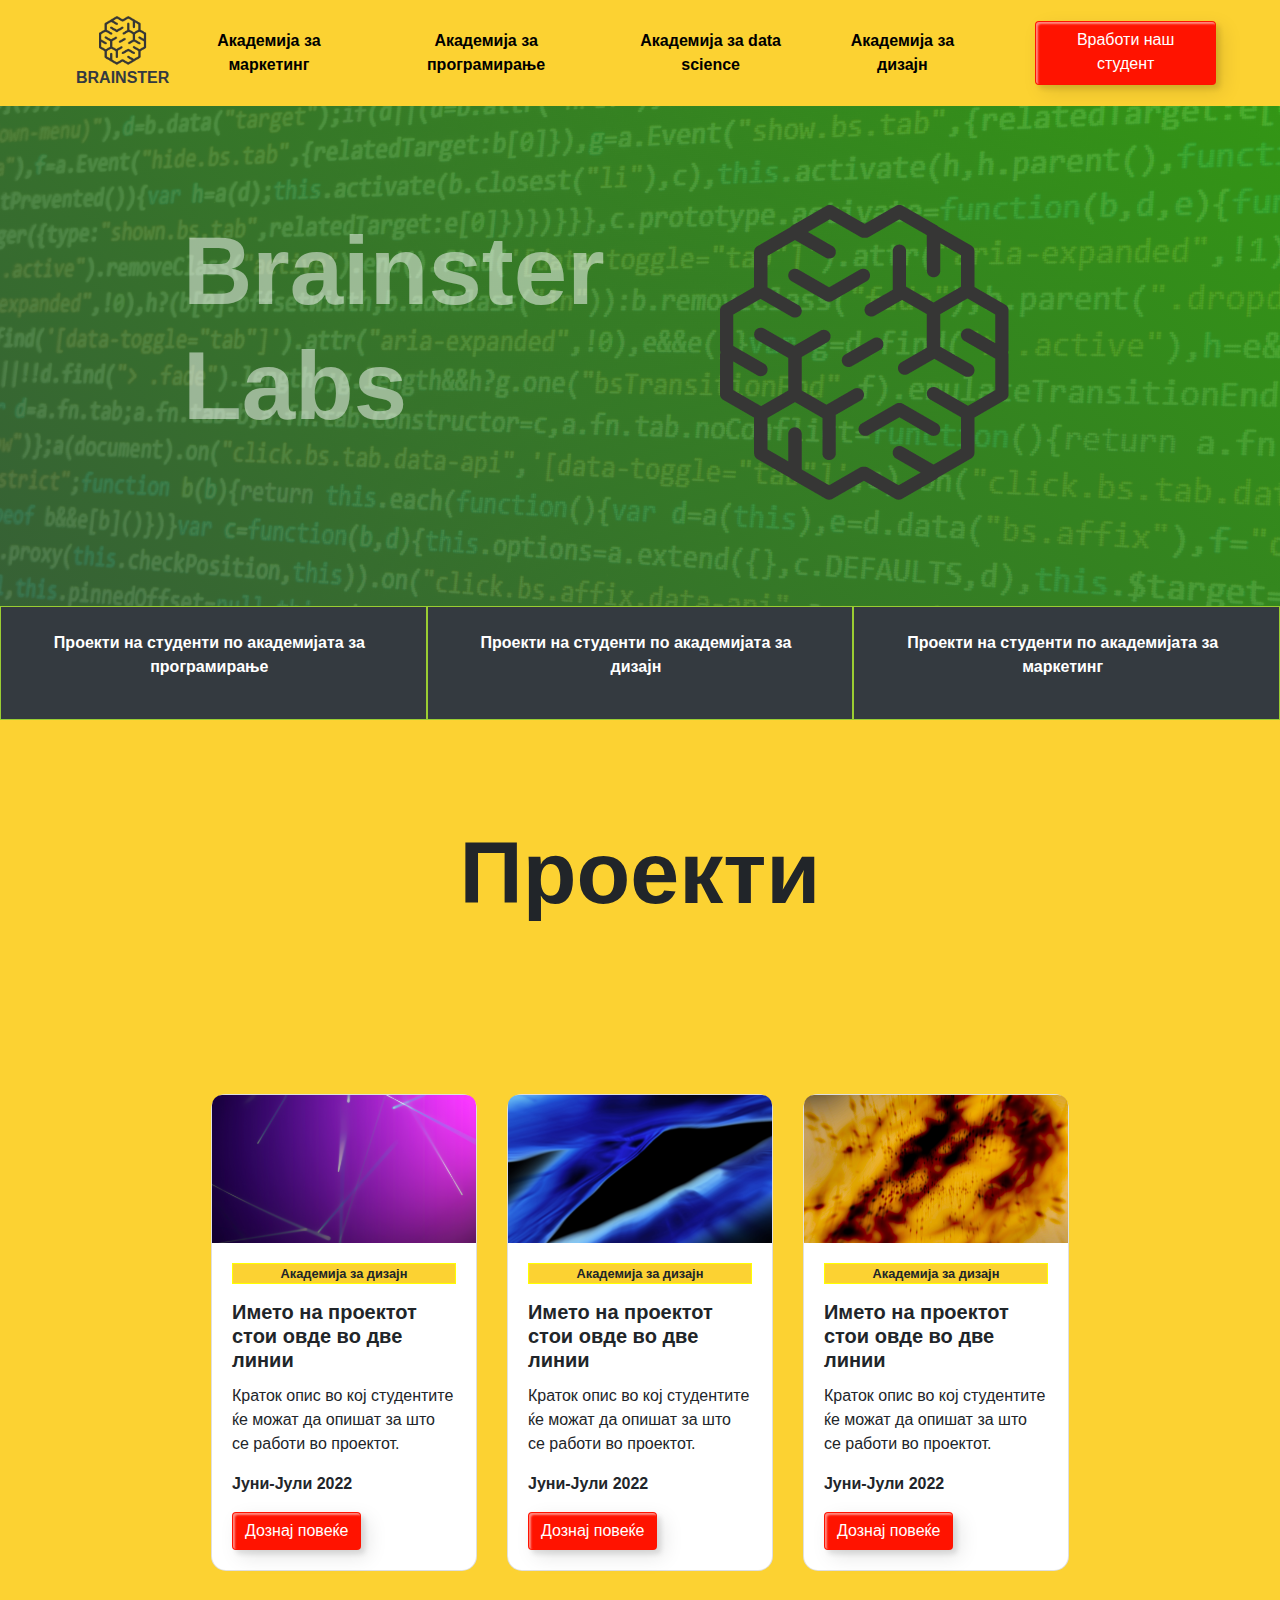
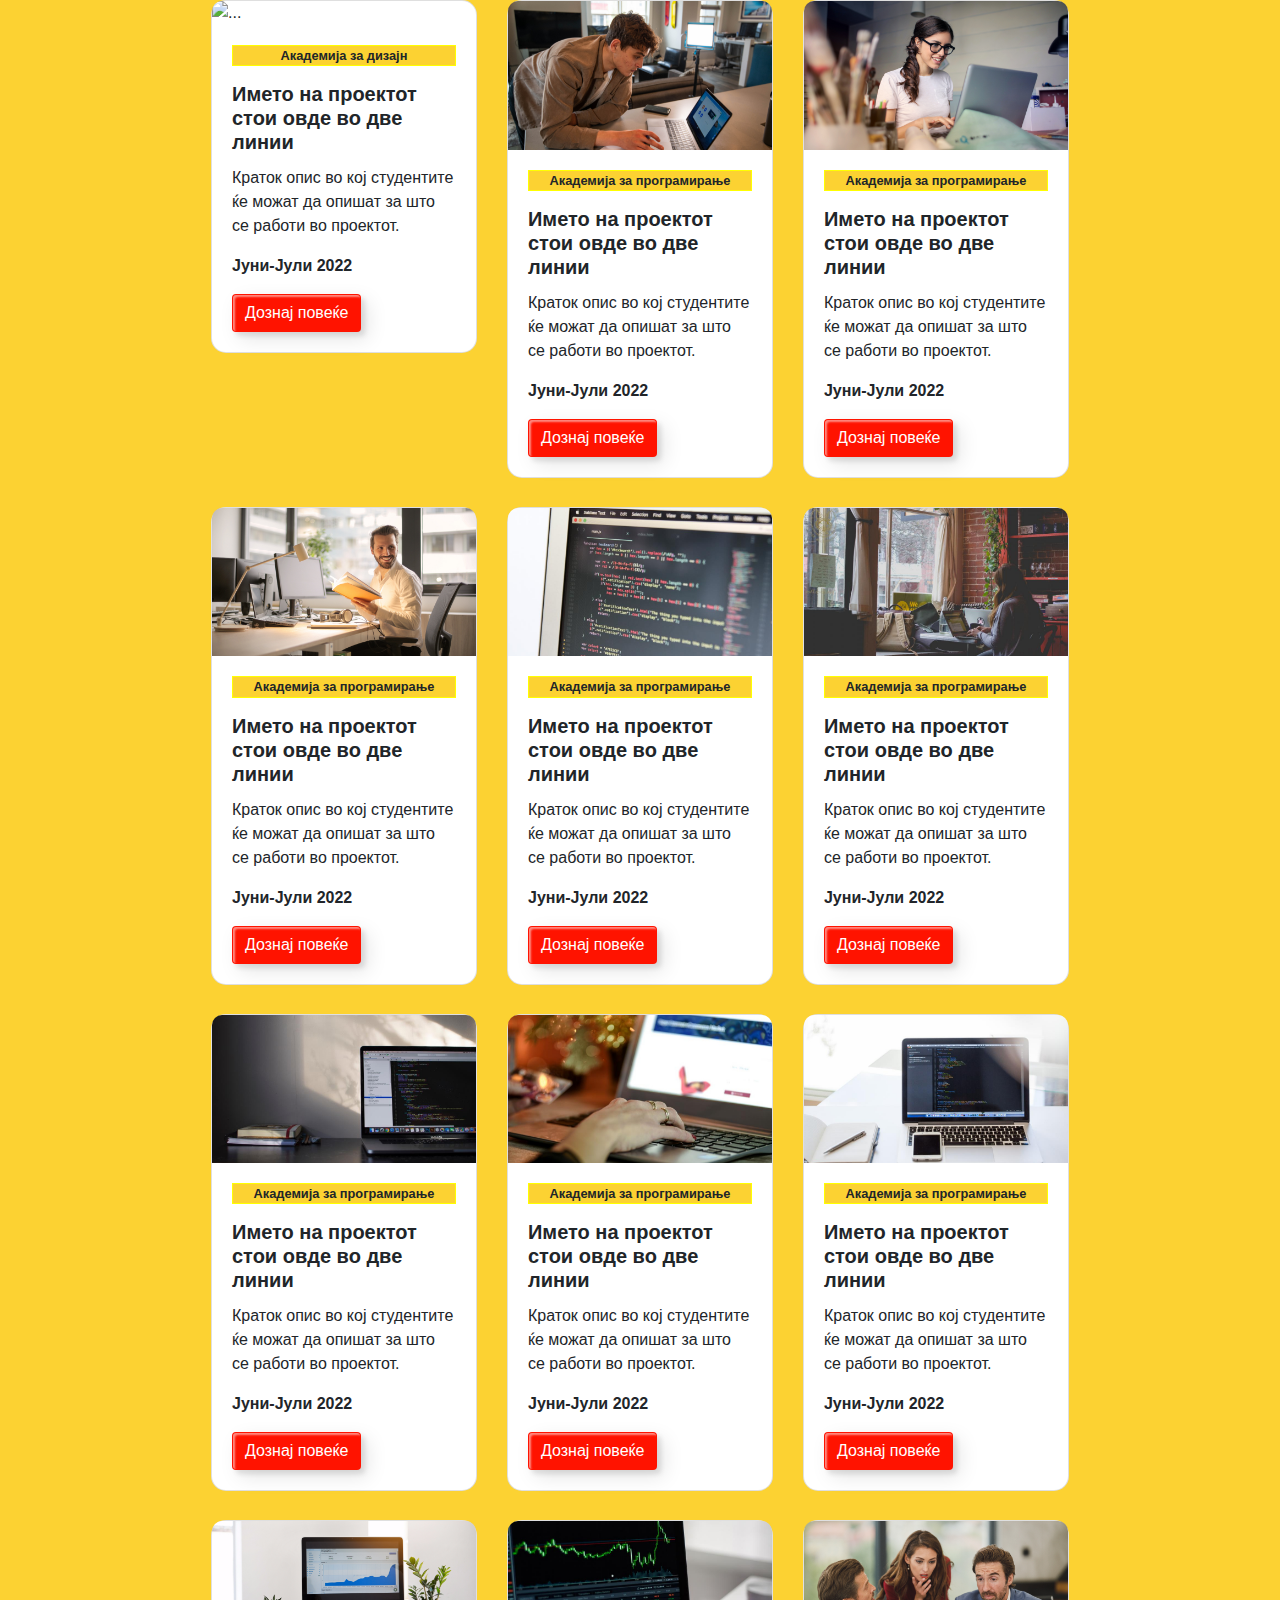
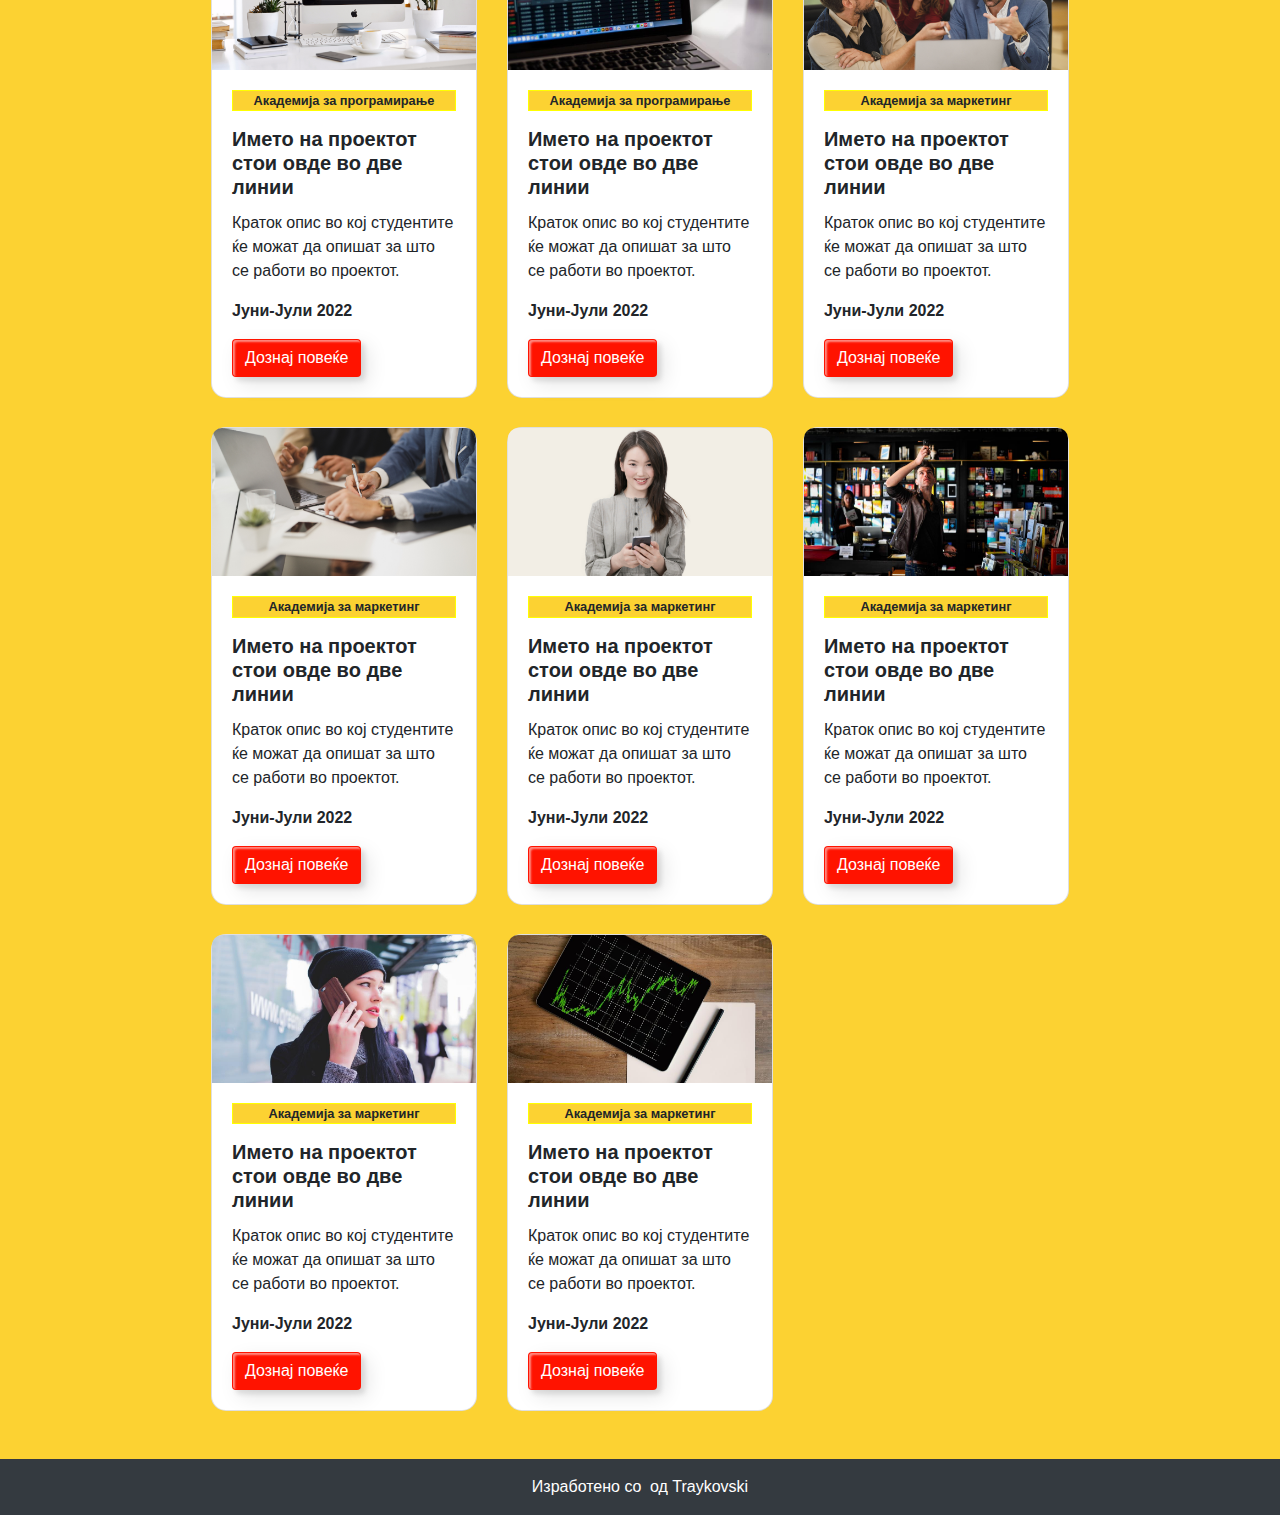
==== commit 568c5704: "bugs and errors fixed, one button on student.html needs to be fixed" ====
--- a/Project-01/index.html
+++ b/Project-01/index.html
@@ -108,7 +108,7 @@
     <section id="hero" class="d-flex align-items-center">
       <div class="container-fluid" data-aos="fade-right"
       data-aos-offset="300"
-      data-aos-easing="ease-in-sine">">
+      data-aos-easing="ease-in-sine">
         <div class="row justify-content-center">
           <div
             class="col-xl-5 col-lg-6 pt-3 mb-md-5 pt-lg-0 order-2 order-lg-1 d-flex flex-column justify-content-center"
@@ -174,7 +174,7 @@
 
     <!-- cards-->
 
-    <section id="gallery" class="gallery contact bg-yellow">
+    <section id="gallery" class="gallery bg-yellow">
       <div class="container" data-aos="fade-up">
         <div class="section-title">
           <h2 class="display-2 font-weight-bold text-center">Проекти</h2>
@@ -185,8 +185,7 @@
         <div class="row g-0 list">
           <div
             class="col-sm-6 col-lg-4 gallery gallery-item list-element"
-            data-aos="fade-up"
-            data-aos-delay="100"
+           
           >
             <div class="card mb-3 design border-round">
               <img
@@ -213,8 +212,7 @@
           </div>
           <div
             class="col-md-6 col-lg-4 gallery gallery-item mb-3 list-element"
-            data-aos="fade-up"
-            data-aos-delay="100"
+            
           >
             <div class="card design border-round">
               <img
@@ -240,8 +238,7 @@
           </div>
           <div
             class="col-sm-6 col-lg-4 gallery gallery-item mb-3 list-element"
-            data-aos="fade-up"
-            data-aos-delay="100"
+            
           >
             <div class="card design border-round">
               <img
@@ -268,8 +265,7 @@
 
           <div
             class="col-md-6 col-lg-4 gallery gallery-item list-element"
-            data-aos="fade-up"
-            data-aos-delay="100"
+           
           >
             <div class="card design border-round mb-3">
               <img
@@ -296,8 +292,7 @@
 
           <div
             class="col-md-6 col-lg-4 gallery gallery-item list-element"
-            data-aos="fade-up"
-            data-aos-delay="100"
+            
           >
             <div class="card program mb-3 border-round">
               <img
@@ -323,8 +318,7 @@
           </div>
           <div
             class="col-md-6 col-lg-4 gallery gallery-item mb-3 list-element"
-            data-aos="fade-up"
-            data-aos-delay="100"
+            
           >
             <div class="card program border-round">
               <img
@@ -348,10 +342,10 @@
               </div>
             </div>
           </div>
+
           <div
             class="col-md-6 col-lg-4 gallery gallery-item mb-3 list-element"
-            data-aos="fade-up"
-            data-aos-delay="100"
+            
           >
             <div class="card program border-round">
               <img
@@ -378,8 +372,7 @@
 
           <div
             class="col-md-6 col-lg-4 gallery gallery-item list-element"
-            data-aos="fade-up"
-            data-aos-delay="100"
+            
           >
             <div class="card program mb-3 border-round">
               <img
@@ -405,8 +398,7 @@
           </div>
           <div
             class="col-md-6 col-lg-4 gallery gallery-item mb-3 mb-md-3 list-element"
-            data-aos="fade-up"
-            data-aos-delay="100"
+           
           >
             <div class="card program border-round">
               <img
@@ -432,8 +424,7 @@
           </div>
           <div
             class="col-md-6 col-lg-4 gallery gallery-item mb-3 list-element"
-            data-aos="fade-up"
-            data-aos-delay="100"
+            
           >
             <div class="card program border-round">
               <img
@@ -460,8 +451,7 @@
 
           <div
             class="col-md-6 col-lg-4 gallery gallery-item list-element"
-            data-aos="fade-up"
-            data-aos-delay="100"
+            
           >
             <div class="card program mb-3 border-round">
               <img
@@ -487,8 +477,7 @@
           </div>
           <div
             class="col-md-6 col-lg-4 gallery gallery-item mb-3 list-element"
-            data-aos="fade-up"
-            data-aos-delay="100"
+            
           >
             <div class="card program border-round">
               <img
@@ -514,8 +503,7 @@
           </div>
           <div
             class="col-md-6 col-lg-4 gallery gallery-item mb-3 list-element"
-            data-aos="fade-up"
-            data-aos-delay="100"
+           
           >
             <div class="card program border-round">
               <img
@@ -542,8 +530,7 @@
 
           <div
             class="col-md-6 col-lg-4 gallery gallery-item list-element"
-            data-aos="fade-up"
-            data-aos-delay="100"
+            
           >
             <div class="card program mb-3 border-round">
               <img
@@ -569,8 +556,7 @@
           </div>
           <div
             class="col-md-6 col-lg-4 gallery gallery-item mb-3 mb-md-3 list-element"
-            data-aos="fade-up"
-            data-aos-delay="100"
+            
           >
             <div class="card marketing border-round">
               <img
@@ -596,8 +582,7 @@
           </div>
           <div
             class="col-md-6 col-lg-4 gallery gallery-item mb-3 list-element"
-            data-aos="fade-up"
-            data-aos-delay="100"
+            
           >
             <div class="card marketing border-round">
               <img
@@ -624,8 +609,7 @@
 
           <div
             class="col-md-6 col-lg-4 gallery gallery-item mb-3 mb-md-3 list-element"
-            data-aos="fade-up"
-            data-aos-delay="100"
+            
           >
             <div class="card marketing border-round">
               <img
@@ -651,8 +635,7 @@
           </div>
           <div
             class="col-md-6 col-lg-4 gallery gallery-item mb-3 list-element"
-            data-aos="fade-up"
-            data-aos-delay="100"
+            
           >
             <div class="card marketing border-round">
               <img
@@ -679,8 +662,7 @@
 
           <div
             class="col-md-6 col-lg-4 gallery gallery-item list-element"
-            data-aos="fade-up"
-            data-aos-delay="100"
+            
           >
             <div class="card marketing mb-5 border-round">
               <img
@@ -706,8 +688,7 @@
           </div>
           <div
             class="col-md-6 col-lg-4 gallery gallery-item mb-4 list-element"
-            data-aos="fade-up"
-            data-aos-delay="100"
+            
           >
             <div class="card marketing border-round">
               <img
@@ -755,8 +736,7 @@
         <div class="row">
           <div class="col text-center text-white pt-3">
             <p>
-              Изработено со <i class="fa-solid fa-heart text-danger pr-1"></i>од
-              студентите на Brainster
+              Изработено со <i class="fa-solid fa-heart text-danger pr-1"></i>од Traykovski
             </p>
           </div>
         </div>
--- a/Project-01/assets/css/style.css
+++ b/Project-01/assets/css/style.css
@@ -57,6 +57,7 @@
 }
 .bg-yellow {
   background-color: #fcd232;
+  overflow: hidden;
 }
 
 #header {
@@ -181,6 +182,7 @@
 
 .contact {
   background-color: #fcd232;
+  min-height: 88vh;
 }
 .section-title {
   padding-top: 100px;
@@ -263,9 +265,9 @@
 .contact .php-email-form textarea {
   padding: 10px 12px;
 }
-.mb {
+/* .mb {
   margin-bottom: 190px;
-}
+} */
 .contact .php-email-form button[type="submit"] {
   background: red;
   border: 0;
@@ -421,7 +423,9 @@
 }
 
 /* cards */
-
+.card {
+  margin-bottom: 13px;
+}
 .dep {
   border: 1px solid yellow;
   background-color: #fcd232;
